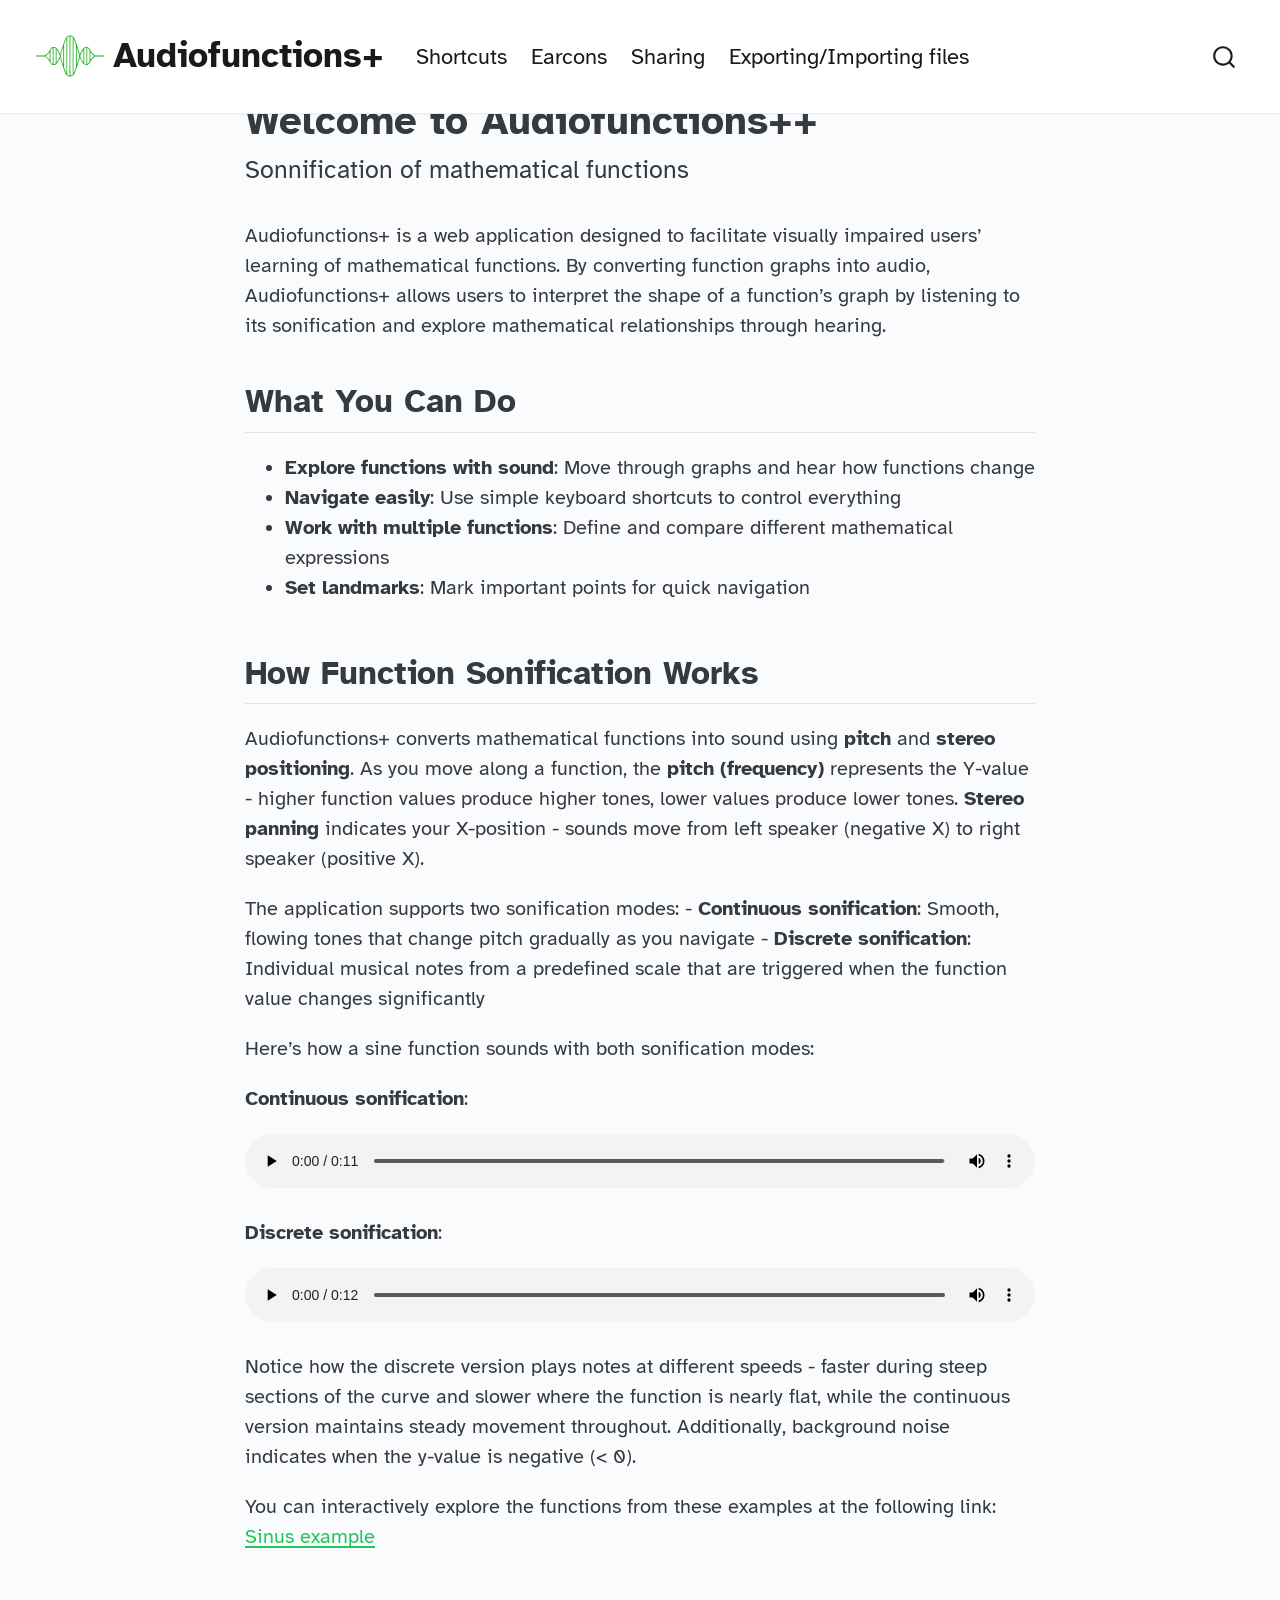
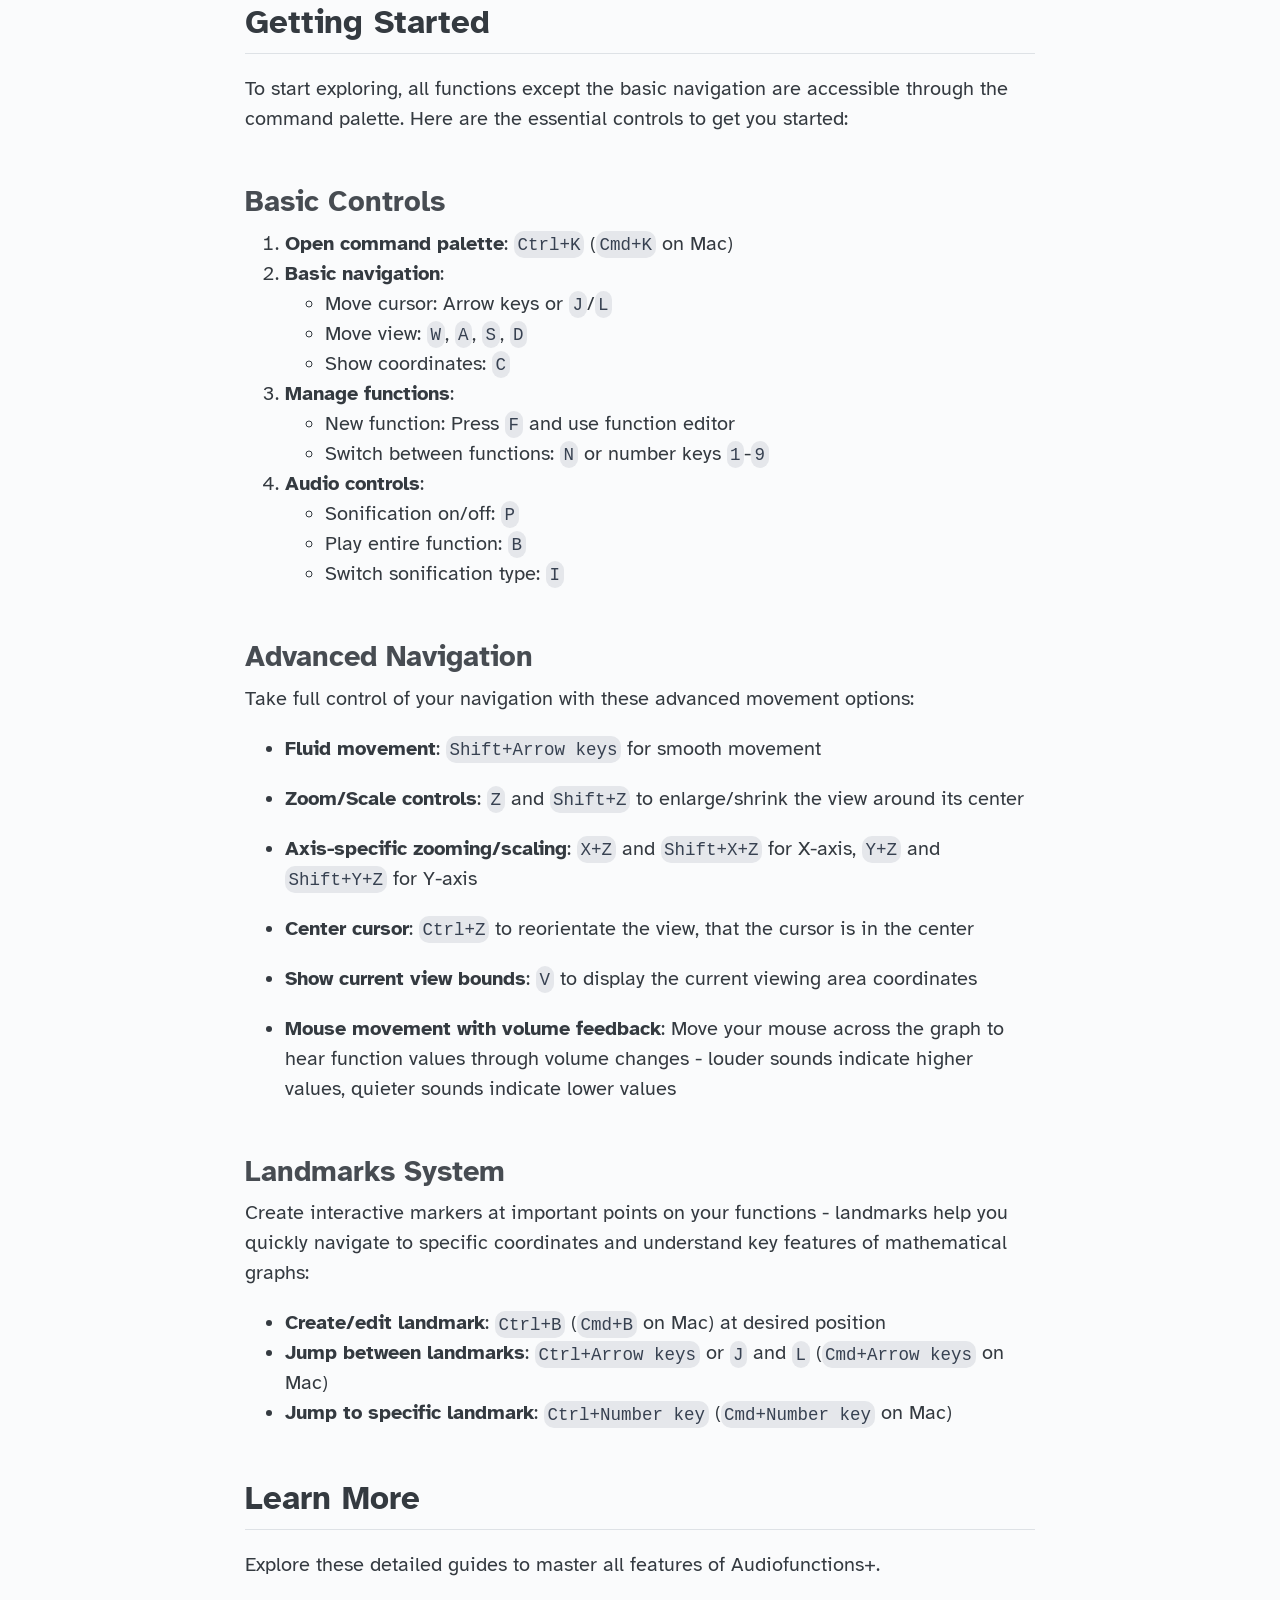
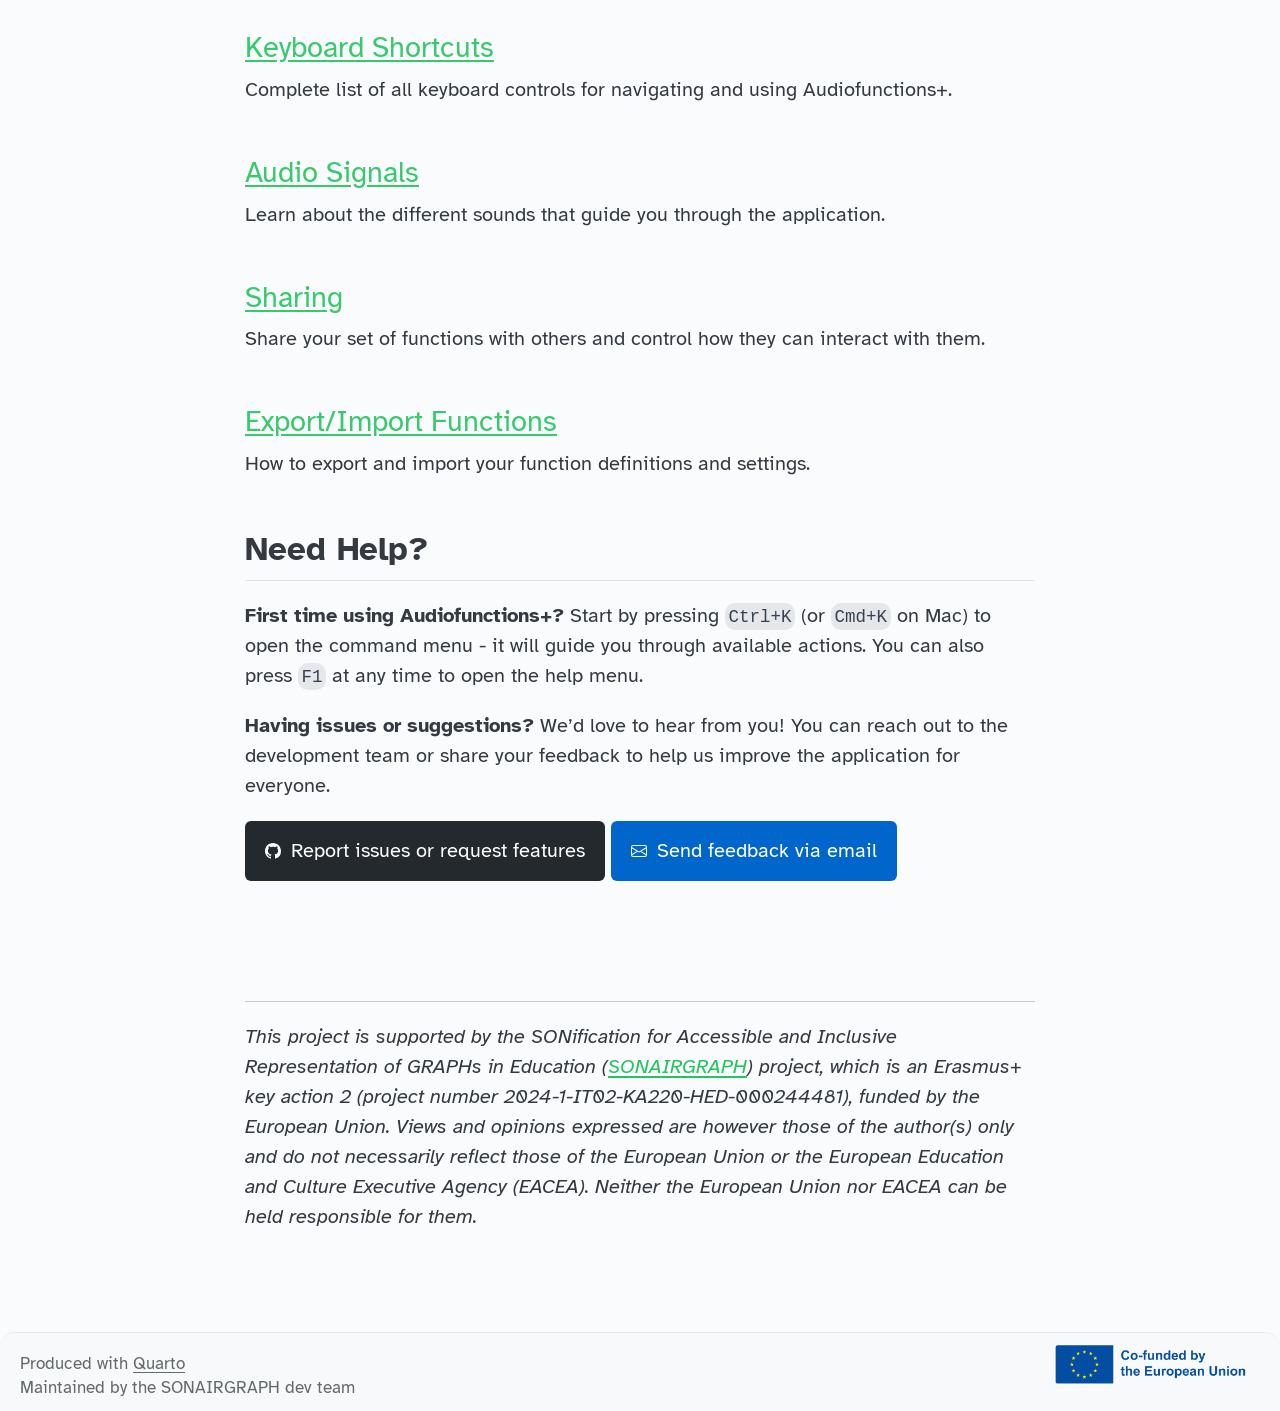
==== index.html @ 263fd83f "Built site for gh-pages" ====
<!DOCTYPE html>
<html xmlns="http://www.w3.org/1999/xhtml" lang="en" xml:lang="en"><head>

<meta charset="utf-8">
<meta name="generator" content="quarto-1.9.37">

<meta name="viewport" content="width=device-width, initial-scale=1.0, user-scalable=yes">


<title>Welcome to Audiofunctions++ – Audiofunctions+</title>
<style>
/* Default styles provided by pandoc.
** See https://pandoc.org/MANUAL.html#variables-for-html for config info.
*/
code{white-space: pre-wrap;}
span.smallcaps{font-variant: small-caps;}
div.columns{display: flex; gap: min(4vw, 1.5em);}
div.column{flex: auto; overflow-x: auto;}
div.hanging-indent{margin-left: 1.5em; text-indent: -1.5em;}
ul.task-list{list-style: none;}
ul.task-list li input[type="checkbox"] {
  width: 0.8em;
  margin: 0 0.8em 0.2em -1em; /* quarto-specific, see https://github.com/quarto-dev/quarto-cli/issues/4556 */ 
  vertical-align: middle;
}
</style>


<script src="site_libs/quarto-nav/quarto-nav.js"></script>
<script src="site_libs/quarto-nav/headroom.min.js"></script>
<script src="site_libs/clipboard/clipboard.min.js"></script>
<script src="site_libs/quarto-search/autocomplete.umd.js"></script>
<script src="site_libs/quarto-search/fuse.min.js"></script>
<script src="site_libs/quarto-search/quarto-search.js"></script>
<meta name="quarto:offset" content="./">
<link href="./logo.svg" rel="icon" type="image/svg+xml">
<script src="site_libs/quarto-html/quarto.js" type="module"></script>
<script src="site_libs/quarto-html/tabsets/tabsets.js" type="module"></script>
<script src="site_libs/quarto-html/popper.min.js"></script>
<script src="site_libs/quarto-html/tippy.umd.min.js"></script>
<script src="site_libs/quarto-html/anchor.min.js"></script>
<link href="site_libs/quarto-html/tippy.css" rel="stylesheet">
<link href="site_libs/quarto-html/quarto-syntax-highlighting-7f8f88aac4f3542376d5c11b86a4c14d.css" rel="stylesheet" class="quarto-color-scheme" id="quarto-text-highlighting-styles">
<link href="site_libs/quarto-html/quarto-syntax-highlighting-dark-d0ae9245876894da5ac7e18953ecc5cc.css" rel="stylesheet" class="quarto-color-scheme quarto-color-alternate" id="quarto-text-highlighting-styles">
<link href="site_libs/quarto-html/quarto-syntax-highlighting-7f8f88aac4f3542376d5c11b86a4c14d.css" rel="stylesheet" class="quarto-color-scheme-extra" id="quarto-text-highlighting-styles">
<script src="site_libs/bootstrap/bootstrap.min.js"></script>
<link href="site_libs/bootstrap/bootstrap-icons.css" rel="stylesheet">
<link href="site_libs/bootstrap/bootstrap-5dca4e5709fb239c7e1ab8f7c5940dc8.min.css" rel="stylesheet" append-hash="true" class="quarto-color-scheme" id="quarto-bootstrap" data-mode="light">
<link href="site_libs/bootstrap/bootstrap-dark-5dca4e5709fb239c7e1ab8f7c5940dc8.min.css" rel="stylesheet" append-hash="true" class="quarto-color-scheme quarto-color-alternate" id="quarto-bootstrap" data-mode="light">
<link href="site_libs/bootstrap/bootstrap-5dca4e5709fb239c7e1ab8f7c5940dc8.min.css" rel="stylesheet" append-hash="true" class="quarto-color-scheme-extra" id="quarto-bootstrap" data-mode="light">
<script id="quarto-search-options" type="application/json">{
  "location": "navbar",
  "copy-button": false,
  "collapse-after": 3,
  "panel-placement": "end",
  "type": "overlay",
  "limit": 50,
  "keyboard-shortcut": [
    "f",
    "/",
    "s"
  ],
  "show-item-context": false,
  "language": {
    "search-no-results-text": "No results",
    "search-matching-documents-text": "matching documents",
    "search-copy-link-title": "Copy link to search",
    "search-hide-matches-text": "Hide additional matches",
    "search-more-match-text": "more match in this document",
    "search-more-matches-text": "more matches in this document",
    "search-clear-button-title": "Clear",
    "search-text-placeholder": "",
    "search-detached-cancel-button-title": "Cancel",
    "search-submit-button-title": "Submit",
    "search-label": "Search"
  }
}</script>


</head>

<body class="nav-fixed fullcontent quarto-light">

<div id="quarto-search-results"></div>
  <header id="quarto-header" class="headroom fixed-top">
    <nav class="navbar navbar-expand-lg " data-bs-theme="dark">
      <div class="navbar-container container-fluid">
      <div class="navbar-brand-container mx-auto">
    <a href="./index.html" class="navbar-brand navbar-brand-logo">
    <img src="./logo.svg" alt="" class="navbar-logo light-content">
    <img src="./logo.svg" alt="" class="navbar-logo dark-content">
    </a>
    <a class="navbar-brand" href="./index.html">
    <span class="navbar-title">Audiofunctions+</span>
    </a>
  </div>
            <div id="quarto-search" class="" title="Search"></div>
          <button class="navbar-toggler" type="button" data-bs-toggle="collapse" data-bs-target="#navbarCollapse" aria-controls="navbarCollapse" role="menu" aria-expanded="false" aria-label="Toggle navigation" onclick="if (window.quartoToggleHeadroom) { window.quartoToggleHeadroom(); }">
  <span class="navbar-toggler-icon"></span>
</button>
          <div class="collapse navbar-collapse" id="navbarCollapse">
            <ul class="navbar-nav navbar-nav-scroll me-auto">
  <li class="nav-item">
    <a class="nav-link" href="./shortcuts.html"> 
<span class="menu-text">Shortcuts</span></a>
  </li>  
  <li class="nav-item">
    <a class="nav-link" href="./earcons.html"> 
<span class="menu-text">Earcons</span></a>
  </li>  
  <li class="nav-item">
    <a class="nav-link" href="./sharing.html"> 
<span class="menu-text">Sharing</span></a>
  </li>  
  <li class="nav-item">
    <a class="nav-link" href="./json.html"> 
<span class="menu-text">Exporting/Importing files</span></a>
  </li>  
</ul>
          </div> <!-- /navcollapse -->
            <div class="quarto-navbar-tools">
</div>
      </div> <!-- /container-fluid -->
    </nav>
</header>
<!-- content -->
<div id="quarto-content" class="quarto-container page-columns page-rows-contents page-layout-article page-navbar">
<!-- sidebar -->
<!-- margin-sidebar -->
    
<!-- main -->
<main class="content" id="quarto-document-content">

<header id="title-block-header" class="quarto-title-block default">
<div class="quarto-title">
<h1 class="title">Welcome to Audiofunctions++</h1>
<p class="subtitle lead">Sonnification of mathematical functions</p>
</div>



<div class="quarto-title-meta">

    
  
    
  </div>
  


</header>


<p>Audiofunctions+ is a web application designed to facilitate visually impaired users’ learning of mathematical functions. By converting function graphs into audio, Audiofunctions+ allows users to interpret the shape of a function’s graph by listening to its sonification and explore mathematical relationships through hearing.</p>
<section id="what-you-can-do" class="level2">
<h2 class="anchored" data-anchor-id="what-you-can-do">What You Can Do</h2>
<ul>
<li><strong>Explore functions with sound</strong>: Move through graphs and hear how functions change</li>
<li><strong>Navigate easily</strong>: Use simple keyboard shortcuts to control everything</li>
<li><strong>Work with multiple functions</strong>: Define and compare different mathematical expressions</li>
<li><strong>Set landmarks</strong>: Mark important points for quick navigation</li>
</ul>
</section>
<section id="how-function-sonification-works" class="level2">
<h2 class="anchored" data-anchor-id="how-function-sonification-works">How Function Sonification Works</h2>
<p>Audiofunctions+ converts mathematical functions into sound using <strong>pitch</strong> and <strong>stereo positioning</strong>. As you move along a function, the <strong>pitch (frequency)</strong> represents the Y-value - higher function values produce higher tones, lower values produce lower tones. <strong>Stereo panning</strong> indicates your X-position - sounds move from left speaker (negative X) to right speaker (positive X).</p>
<p>The application supports two sonification modes: - <strong>Continuous sonification</strong>: Smooth, flowing tones that change pitch gradually as you navigate - <strong>Discrete sonification</strong>: Individual musical notes from a predefined scale that are triggered when the function value changes significantly</p>
<p>Here’s how a sine function sounds with both sonification modes:</p>
<p><strong>Continuous sonification</strong>:</p>
<audio controls="" style="display: block; margin: auto;">
<source src="earcons/af_continuous.mp3" type="audio/mp3">
</audio>
<p><strong>Discrete sonification</strong>:</p>
<audio controls="" style="display: block; margin: auto;">
<source src="earcons/af_discrete.mp3" type="audio/mp3">
</audio>
<p>Notice how the discrete version plays notes at different speeds - faster during steep sections of the curve and slower where the function is nearly flat, while the continuous version maintains steady movement throughout. Additionally, background noise indicates when the y-value is negative (&lt; 0).</p>
<p>You can interactively explore the functions from these examples at the following link: <a href="https://audiofunctions-plus.netlify.app/#import=[base64]">Sinus example</a></p>
</section>
<section id="getting-started" class="level2">
<h2 class="anchored" data-anchor-id="getting-started">Getting Started</h2>
<p>To start exploring, all functions except the basic navigation are accessible through the command palette. Here are the essential controls to get you started:</p>
<section id="basic-controls" class="level3">
<h3 class="anchored" data-anchor-id="basic-controls">Basic Controls</h3>
<ol type="1">
<li><strong>Open command palette</strong>: <code>Ctrl+K</code> (<code>Cmd+K</code> on Mac)</li>
<li><strong>Basic navigation</strong>:
<ul>
<li>Move cursor: Arrow keys or <code>J</code>/<code>L</code></li>
<li>Move view: <code>W</code>, <code>A</code>, <code>S</code>, <code>D</code></li>
<li>Show coordinates: <code>C</code></li>
</ul></li>
<li><strong>Manage functions</strong>:
<ul>
<li>New function: Press <code>F</code> and use function editor</li>
<li>Switch between functions: <code>N</code> or number keys <code>1</code>-<code>9</code></li>
</ul></li>
<li><strong>Audio controls</strong>:
<ul>
<li>Sonification on/off: <code>P</code></li>
<li>Play entire function: <code>B</code></li>
<li>Switch sonification type: <code>I</code></li>
</ul></li>
</ol>
</section>
<section id="advanced-navigation" class="level3">
<h3 class="anchored" data-anchor-id="advanced-navigation">Advanced Navigation</h3>
<p>Take full control of your navigation with these advanced movement options:</p>
<ul>
<li><p><strong>Fluid movement</strong>: <code>Shift+Arrow keys</code> for smooth movement</p></li>
<li><p><strong>Zoom/Scale controls</strong>: <code>Z</code> and <code>Shift+Z</code> to enlarge/shrink the view around its center</p></li>
<li><p><strong>Axis-specific zooming/scaling</strong>: <code>X+Z</code> and <code>Shift+X+Z</code> for X-axis, <code>Y+Z</code> and <code>Shift+Y+Z</code> for Y-axis</p></li>
<li><p><strong>Center cursor</strong>: <code>Ctrl+Z</code> to reorientate the view, that the cursor is in the center</p></li>
<li><p><strong>Show current view bounds</strong>: <code>V</code> to display the current viewing area coordinates</p></li>
<li><p><strong>Mouse movement with volume feedback</strong>: Move your mouse across the graph to hear function values through volume changes - louder sounds indicate higher values, quieter sounds indicate lower values</p></li>
</ul>
</section>
<section id="landmarks-system" class="level3">
<h3 class="anchored" data-anchor-id="landmarks-system">Landmarks System</h3>
<p>Create interactive markers at important points on your functions - landmarks help you quickly navigate to specific coordinates and understand key features of mathematical graphs:</p>
<ul>
<li><strong>Create/edit landmark</strong>: <code>Ctrl+B</code> (<code>Cmd+B</code> on Mac) at desired position</li>
<li><strong>Jump between landmarks</strong>: <code>Ctrl+Arrow keys</code> or <code>J</code> and <code>L</code> (<code>Cmd+Arrow keys</code> on Mac)</li>
<li><strong>Jump to specific landmark</strong>: <code>Ctrl+Number key</code> (<code>Cmd+Number key</code> on Mac)</li>
</ul>
</section>
</section>
<section id="learn-more" class="level2">
<h2 class="anchored" data-anchor-id="learn-more">Learn More</h2>
<p>Explore these detailed guides to master all features of Audiofunctions+.</p>
<section id="keyboard-shortcuts" class="level3">
<h3 class="anchored" data-anchor-id="keyboard-shortcuts"><a href="./shortcuts.html">Keyboard Shortcuts</a></h3>
<p>Complete list of all keyboard controls for navigating and using Audiofunctions+.</p>
</section>
<section id="audio-signals" class="level3">
<h3 class="anchored" data-anchor-id="audio-signals"><a href="./earcons.html">Audio Signals</a></h3>
<p>Learn about the different sounds that guide you through the application.</p>
</section>
<section id="sharing" class="level3">
<h3 class="anchored" data-anchor-id="sharing"><a href="./sharing.html">Sharing</a></h3>
<p>Share your set of functions with others and control how they can interact with them.</p>
</section>
<section id="exportimport-functions" class="level3">
<h3 class="anchored" data-anchor-id="exportimport-functions"><a href="./json.html">Export/Import Functions</a></h3>
<p>How to export and import your function definitions and settings.</p>
</section>
</section>
<section id="need-help" class="level2">
<h2 class="anchored" data-anchor-id="need-help">Need Help?</h2>
<p><strong>First time using Audiofunctions+?</strong> Start by pressing <code>Ctrl+K</code> (or <code>Cmd+K</code> on Mac) to open the command menu - it will guide you through available actions. You can also press <code>F1</code> at any time to open the help menu.</p>
<p><strong>Having issues or suggestions?</strong> We’d love to hear from you! You can reach out to the development team or share your feedback to help us improve the application for everyone.</p>
<div style="display: flex; gap: 1rem; margin: 1rem 0;">
<p><a href="https://github.com/SONAIRGRAPH/audiofunctions-plus/issues" style="display: inline-flex; align-items: center; gap: 0.5rem; padding: 0.75rem 1rem; background-color: #24292e; color: white; text-decoration: none; border-radius: 6px; font-weight: 500;"> <svg width="16" height="16" viewbox="0 0 16 16" fill="currentColor"> <path d="M8 0C3.58 0 0 3.58 0 8c0 3.54 2.29 6.53 5.47 7.59.4.07.55-.17.55-.38 0-.19-.01-.82-.01-1.49-2.01.37-2.53-.49-2.69-.94-.09-.23-.48-.94-.82-1.13-.28-.15-.68-.52-.01-.53.63-.01 1.08.58 1.23.82.72 1.21 1.87.87 2.33.66.07-.52.28-.87.51-1.07-1.78-.2-3.64-.89-3.64-3.95 0-.87.31-1.59.82-2.15-.08-.2-.36-1.02.08-2.12 0 0 .67-.21 2.2.82.64-.18 1.32-.27 2-.27.68 0 1.36.09 2 .27 1.53-1.04 2.2-.82 2.2-.82.44 1.1.16 1.92.08 2.12.51.56.82 1.27.82 2.15 0 3.07-1.87 3.75-3.65 3.95.29.25.54.73.54 1.48 0 1.07-.01 1.93-.01 2.2 0 .21.15.46.55.38A8.013 8.013 0 0016 8c0-4.42-3.58-8-8-8z"></path> </svg> Report issues or request features </a> <a href="mailto:feedbackaudiofunctionsplus@unito.it" style="display: inline-flex; align-items: center; gap: 0.5rem; padding: 0.75rem 1rem; background-color: #0066cc; color: white; text-decoration: none; border-radius: 6px; font-weight: 500;"> <svg width="16" height="16" viewbox="0 0 16 16" fill="currentColor"> <path d="M0 4a2 2 0 0 1 2-2h12a2 2 0 0 1 2 2v8a2 2 0 0 1-2 2H2a2 2 0 0 1-2-2V4Zm2-1a1 1 0 0 0-1 1v.217l7 4.2 7-4.2V4a1 1 0 0 0-1-1H2Zm13 2.383-4.708 2.825L15 11.105V5.383Zm-.034 6.876-5.64-3.471L8 9.583l-1.326-.795-5.64 3.47A1 1 0 0 0 2 13h12a1 1 0 0 0 .966-.741ZM1 11.105l4.708-2.897L1 5.383v5.722Z"></path> </svg> Send feedback via email </a></p>
</div>
<p><br> <br></p>
<hr>
<p><em>This project is supported by the SONification for Accessible and Inclusive Representation of GRAPHs in Education (<a href="https://sonairgraph.unito.it/">SONAIRGRAPH</a>) project, which is an Erasmus+ key action 2 (project number 2024-1-IT02-KA220-HED-000244481), funded by the European Union. Views and opinions expressed are however those of the author(s) only and do not necessarily reflect those of the European Union or the European Education and Culture Executive Agency (EACEA). Neither the European Union nor EACEA can be held responsible for them.</em></p>
<!--
::: {.column-margin}

![](eu-funding.png)

:::
-->


</section>

</main> <!-- /main -->
<script id="quarto-html-after-body" type="application/javascript">
  window.document.addEventListener("DOMContentLoaded", function (event) {
    const icon = "";
    const anchorJS = new window.AnchorJS();
    anchorJS.options = {
      placement: 'right',
      icon: icon
    };
    anchorJS.add('.anchored');
    const isCodeAnnotation = (el) => {
      for (const clz of el.classList) {
        if (clz.startsWith('code-annotation-')) {                     
          return true;
        }
      }
      return false;
    }
    const onCopySuccess = function(e) {
      // button target
      const button = e.trigger;
      // don't keep focus
      button.blur();
      // flash "checked"
      button.classList.add('code-copy-button-checked');
      var currentTitle = button.getAttribute("title");
      button.setAttribute("title", "Copied!");
      let tooltip;
      if (window.bootstrap) {
        button.setAttribute("data-bs-toggle", "tooltip");
        button.setAttribute("data-bs-placement", "left");
        button.setAttribute("data-bs-title", "Copied!");
        tooltip = new bootstrap.Tooltip(button, 
          { trigger: "manual", 
            customClass: "code-copy-button-tooltip",
            offset: [0, -8]});
        tooltip.show();    
      }
      setTimeout(function() {
        if (tooltip) {
          tooltip.hide();
          button.removeAttribute("data-bs-title");
          button.removeAttribute("data-bs-toggle");
          button.removeAttribute("data-bs-placement");
        }
        button.setAttribute("title", currentTitle);
        button.classList.remove('code-copy-button-checked');
      }, 1000);
      // clear code selection
      e.clearSelection();
    }
    const getTextToCopy = function(trigger) {
      const outerScaffold = trigger.parentElement.cloneNode(true);
      const codeEl = outerScaffold.querySelector('code');
      for (const childEl of codeEl.children) {
        if (isCodeAnnotation(childEl)) {
          childEl.remove();
        }
      }
      return codeEl.innerText;
    }
    const clipboard = new window.ClipboardJS('.code-copy-button:not([data-in-quarto-modal])', {
      text: getTextToCopy
    });
    clipboard.on('success', onCopySuccess);
    if (window.document.getElementById('quarto-embedded-source-code-modal')) {
      const clipboardModal = new window.ClipboardJS('.code-copy-button[data-in-quarto-modal]', {
        text: getTextToCopy,
        container: window.document.getElementById('quarto-embedded-source-code-modal')
      });
      clipboardModal.on('success', onCopySuccess);
    }
      var localhostRegex = new RegExp(/^(?:http|https):\/\/localhost\:?[0-9]*\//);
      var mailtoRegex = new RegExp(/^mailto:/);
        var filterRegex = new RegExp('/' + window.location.host + '/');
      var isInternal = (href) => {
          return filterRegex.test(href) || localhostRegex.test(href) || mailtoRegex.test(href);
      }
      // Inspect non-navigation links and adorn them if external
     var links = window.document.querySelectorAll('a[href]:not(.nav-link):not(.navbar-brand):not(.toc-action):not(.sidebar-link):not(.sidebar-item-toggle):not(.pagination-link):not(.no-external):not([aria-hidden]):not(.dropdown-item):not(.quarto-navigation-tool):not(.about-link)');
      for (var i=0; i<links.length; i++) {
        const link = links[i];
        if (!isInternal(link.href)) {
          // undo the damage that might have been done by quarto-nav.js in the case of
          // links that we want to consider external
          if (link.dataset.originalHref !== undefined) {
            link.href = link.dataset.originalHref;
          }
        }
      }
    function tippyHover(el, contentFn, onTriggerFn, onUntriggerFn) {
      const config = {
        allowHTML: true,
        maxWidth: 500,
        delay: 100,
        arrow: false,
        appendTo: function(el) {
            return el.parentElement;
        },
        interactive: true,
        interactiveBorder: 10,
        theme: 'quarto',
        placement: 'bottom-start',
      };
      if (contentFn) {
        config.content = contentFn;
      }
      if (onTriggerFn) {
        config.onTrigger = onTriggerFn;
      }
      if (onUntriggerFn) {
        config.onUntrigger = onUntriggerFn;
      }
      window.tippy(el, config); 
    }
    const noterefs = window.document.querySelectorAll('a[role="doc-noteref"]');
    for (var i=0; i<noterefs.length; i++) {
      const ref = noterefs[i];
      tippyHover(ref, function() {
        // use id or data attribute instead here
        let href = ref.getAttribute('data-footnote-href') || ref.getAttribute('href');
        try { href = new URL(href).hash; } catch {}
        const id = href.replace(/^#\/?/, "");
        const note = window.document.getElementById(id);
        if (note) {
          return note.innerHTML;
        } else {
          return "";
        }
      });
    }
    const xrefs = window.document.querySelectorAll('a.quarto-xref');
    const processXRef = (id, note) => {
      // Strip column container classes
      const stripColumnClz = (el) => {
        el.classList.remove("page-full", "page-columns");
        if (el.children) {
          for (const child of el.children) {
            stripColumnClz(child);
          }
        }
      }
      stripColumnClz(note)
      if (id === null || id.startsWith('sec-')) {
        // Special case sections, only their first couple elements
        const container = document.createElement("div");
        if (note.children && note.children.length > 2) {
          container.appendChild(note.children[0].cloneNode(true));
          for (let i = 1; i < note.children.length; i++) {
            const child = note.children[i];
            if (child.tagName === "P" && child.innerText === "") {
              continue;
            } else {
              container.appendChild(child.cloneNode(true));
              break;
            }
          }
          if (window.Quarto?.typesetMath) {
            window.Quarto.typesetMath(container);
          }
          return container.innerHTML
        } else {
          if (window.Quarto?.typesetMath) {
            window.Quarto.typesetMath(note);
          }
          return note.innerHTML;
        }
      } else {
        // Remove any anchor links if they are present
        const anchorLink = note.querySelector('a.anchorjs-link');
        if (anchorLink) {
          anchorLink.remove();
        }
        if (window.Quarto?.typesetMath) {
          window.Quarto.typesetMath(note);
        }
        if (note.classList.contains("callout")) {
          return note.outerHTML;
        } else {
          return note.innerHTML;
        }
      }
    }
    for (var i=0; i<xrefs.length; i++) {
      const xref = xrefs[i];
      tippyHover(xref, undefined, function(instance) {
        instance.disable();
        let url = xref.getAttribute('href');
        let hash = undefined; 
        if (url.startsWith('#')) {
          hash = url;
        } else {
          try { hash = new URL(url).hash; } catch {}
        }
        if (hash) {
          const id = hash.replace(/^#\/?/, "");
          const note = window.document.getElementById(id);
          if (note !== null) {
            try {
              const html = processXRef(id, note.cloneNode(true));
              instance.setContent(html);
            } finally {
              instance.enable();
              instance.show();
            }
          } else {
            // See if we can fetch this
            fetch(url.split('#')[0])
            .then(res => res.text())
            .then(html => {
              const parser = new DOMParser();
              const htmlDoc = parser.parseFromString(html, "text/html");
              const note = htmlDoc.getElementById(id);
              if (note !== null) {
                const html = processXRef(id, note);
                instance.setContent(html);
              } 
            }).finally(() => {
              instance.enable();
              instance.show();
            });
          }
        } else {
          // See if we can fetch a full url (with no hash to target)
          // This is a special case and we should probably do some content thinning / targeting
          fetch(url)
          .then(res => res.text())
          .then(html => {
            const parser = new DOMParser();
            const htmlDoc = parser.parseFromString(html, "text/html");
            const note = htmlDoc.querySelector('main.content');
            if (note !== null) {
              // This should only happen for chapter cross references
              // (since there is no id in the URL)
              // remove the first header
              if (note.children.length > 0 && note.children[0].tagName === "HEADER") {
                note.children[0].remove();
              }
              const html = processXRef(null, note);
              instance.setContent(html);
            } 
          }).finally(() => {
            instance.enable();
            instance.show();
          });
        }
      }, function(instance) {
      });
    }
        let selectedAnnoteEl;
        const selectorForAnnotation = ( cell, annotation) => {
          let cellAttr = 'data-code-cell="' + cell + '"';
          let lineAttr = 'data-code-annotation="' +  annotation + '"';
          const selector = 'span[' + cellAttr + '][' + lineAttr + ']';
          return selector;
        }
        const selectCodeLines = (annoteEl) => {
          const doc = window.document;
          const targetCell = annoteEl.getAttribute("data-target-cell");
          const targetAnnotation = annoteEl.getAttribute("data-target-annotation");
          const annoteSpan = window.document.querySelector(selectorForAnnotation(targetCell, targetAnnotation));
          const lines = annoteSpan.getAttribute("data-code-lines").split(",");
          const lineIds = lines.map((line) => {
            return targetCell + "-" + line;
          })
          let top = null;
          let height = null;
          let parent = null;
          if (lineIds.length > 0) {
              //compute the position of the single el (top and bottom and make a div)
              const el = window.document.getElementById(lineIds[0]);
              top = el.offsetTop;
              height = el.offsetHeight;
              parent = el.parentElement.parentElement;
            if (lineIds.length > 1) {
              const lastEl = window.document.getElementById(lineIds[lineIds.length - 1]);
              const bottom = lastEl.offsetTop + lastEl.offsetHeight;
              height = bottom - top;
            }
            if (top !== null && height !== null && parent !== null) {
              // cook up a div (if necessary) and position it 
              let div = window.document.getElementById("code-annotation-line-highlight");
              if (div === null) {
                div = window.document.createElement("div");
                div.setAttribute("id", "code-annotation-line-highlight");
                div.style.position = 'absolute';
                parent.appendChild(div);
              }
              div.style.top = top - 2 + "px";
              div.style.height = height + 4 + "px";
              div.style.left = 0;
              let gutterDiv = window.document.getElementById("code-annotation-line-highlight-gutter");
              if (gutterDiv === null) {
                gutterDiv = window.document.createElement("div");
                gutterDiv.setAttribute("id", "code-annotation-line-highlight-gutter");
                gutterDiv.style.position = 'absolute';
                const codeCell = window.document.getElementById(targetCell);
                const gutter = codeCell.querySelector('.code-annotation-gutter');
                gutter.appendChild(gutterDiv);
              }
              gutterDiv.style.top = top - 2 + "px";
              gutterDiv.style.height = height + 4 + "px";
            }
            selectedAnnoteEl = annoteEl;
          }
        };
        const unselectCodeLines = () => {
          const elementsIds = ["code-annotation-line-highlight", "code-annotation-line-highlight-gutter"];
          elementsIds.forEach((elId) => {
            const div = window.document.getElementById(elId);
            if (div) {
              div.remove();
            }
          });
          selectedAnnoteEl = undefined;
        };
          // Handle positioning of the toggle
      window.addEventListener(
        "resize",
        throttle(() => {
          elRect = undefined;
          if (selectedAnnoteEl) {
            selectCodeLines(selectedAnnoteEl);
          }
        }, 10)
      );
      function throttle(fn, ms) {
      let throttle = false;
      let timer;
        return (...args) => {
          if(!throttle) { // first call gets through
              fn.apply(this, args);
              throttle = true;
          } else { // all the others get throttled
              if(timer) clearTimeout(timer); // cancel #2
              timer = setTimeout(() => {
                fn.apply(this, args);
                timer = throttle = false;
              }, ms);
          }
        };
      }
        // Attach click handler to the DT
        const annoteDls = window.document.querySelectorAll('dt[data-target-cell]');
        for (const annoteDlNode of annoteDls) {
          annoteDlNode.addEventListener('click', (event) => {
            const clickedEl = event.target;
            if (clickedEl !== selectedAnnoteEl) {
              unselectCodeLines();
              const activeEl = window.document.querySelector('dt[data-target-cell].code-annotation-active');
              if (activeEl) {
                activeEl.classList.remove('code-annotation-active');
              }
              selectCodeLines(clickedEl);
              clickedEl.classList.add('code-annotation-active');
            } else {
              // Unselect the line
              unselectCodeLines();
              clickedEl.classList.remove('code-annotation-active');
            }
          });
        }
    const findCites = (el) => {
      const parentEl = el.parentElement;
      if (parentEl) {
        const cites = parentEl.dataset.cites;
        if (cites) {
          return {
            el,
            cites: cites.split(' ')
          };
        } else {
          return findCites(el.parentElement)
        }
      } else {
        return undefined;
      }
    };
    var bibliorefs = window.document.querySelectorAll('a[role="doc-biblioref"]');
    for (var i=0; i<bibliorefs.length; i++) {
      const ref = bibliorefs[i];
      const citeInfo = findCites(ref);
      if (citeInfo) {
        tippyHover(citeInfo.el, function() {
          var popup = window.document.createElement('div');
          citeInfo.cites.forEach(function(cite) {
            var citeDiv = window.document.createElement('div');
            citeDiv.classList.add('hanging-indent');
            citeDiv.classList.add('csl-entry');
            var biblioDiv = window.document.getElementById('ref-' + cite);
            if (biblioDiv) {
              citeDiv.innerHTML = biblioDiv.innerHTML;
            }
            popup.appendChild(citeDiv);
          });
          return popup.innerHTML;
        });
      }
    }
  });
  </script>
</div> <!-- /content -->
<footer class="footer">
  <div class="nav-footer">
    <div class="nav-footer-left">
<p>Produced with <a href="https://quarto.org/">Quarto</a><br> Maintained by the SONAIRGRAPH dev team</p>
</div>   
    <div class="nav-footer-center">
      &nbsp;
    </div>
    <div class="nav-footer-right">
<p><img src="eu-funding.png" class="img-fluid" style="width:50.0%"></p>
</div>
  </div>
</footer>




</body></html>
---- site_libs/quarto-html/tippy.css ----
.tippy-box[data-animation=fade][data-state=hidden]{opacity:0}[data-tippy-root]{max-width:calc(100vw - 10px)}.tippy-box{position:relative;background-color:#333;color:#fff;border-radius:4px;font-size:14px;line-height:1.4;white-space:normal;outline:0;transition-property:transform,visibility,opacity}.tippy-box[data-placement^=top]>.tippy-arrow{bottom:0}.tippy-box[data-placement^=top]>.tippy-arrow:before{bottom:-7px;left:0;border-width:8px 8px 0;border-top-color:initial;transform-origin:center top}.tippy-box[data-placement^=bottom]>.tippy-arrow{top:0}.tippy-box[data-placement^=bottom]>.tippy-arrow:before{top:-7px;left:0;border-width:0 8px 8px;border-bottom-color:initial;transform-origin:center bottom}.tippy-box[data-placement^=left]>.tippy-arrow{right:0}.tippy-box[data-placement^=left]>.tippy-arrow:before{border-width:8px 0 8px 8px;border-left-color:initial;right:-7px;transform-origin:center left}.tippy-box[data-placement^=right]>.tippy-arrow{left:0}.tippy-box[data-placement^=right]>.tippy-arrow:before{left:-7px;border-width:8px 8px 8px 0;border-right-color:initial;transform-origin:center right}.tippy-box[data-inertia][data-state=visible]{transition-timing-function:cubic-bezier(.54,1.5,.38,1.11)}.tippy-arrow{width:16px;height:16px;color:#333}.tippy-arrow:before{content:"";position:absolute;border-color:transparent;border-style:solid}.tippy-content{position:relative;padding:5px 9px;z-index:1}
---- site_libs/quarto-html/quarto-syntax-highlighting-7f8f88aac4f3542376d5c11b86a4c14d.css ----
/* quarto syntax highlight colors */
:root {
  --quarto-hl-ot-color: #003B4F;
  --quarto-hl-at-color: #657422;
  --quarto-hl-ss-color: #20794D;
  --quarto-hl-an-color: #5E5E5E;
  --quarto-hl-fu-color: #4758AB;
  --quarto-hl-st-color: #20794D;
  --quarto-hl-cf-color: #003B4F;
  --quarto-hl-op-color: #5E5E5E;
  --quarto-hl-er-color: #AD0000;
  --quarto-hl-bn-color: #AD0000;
  --quarto-hl-al-color: #AD0000;
  --quarto-hl-va-color: #111111;
  --quarto-hl-bu-color: inherit;
  --quarto-hl-ex-color: inherit;
  --quarto-hl-pp-color: #AD0000;
  --quarto-hl-in-color: #5E5E5E;
  --quarto-hl-vs-color: #20794D;
  --quarto-hl-wa-color: #5E5E5E;
  --quarto-hl-do-color: #5E5E5E;
  --quarto-hl-im-color: #00769E;
  --quarto-hl-ch-color: #20794D;
  --quarto-hl-dt-color: #AD0000;
  --quarto-hl-fl-color: #AD0000;
  --quarto-hl-co-color: #5E5E5E;
  --quarto-hl-cv-color: #5E5E5E;
  --quarto-hl-cn-color: #8f5902;
  --quarto-hl-sc-color: #5E5E5E;
  --quarto-hl-dv-color: #AD0000;
  --quarto-hl-kw-color: #003B4F;
}

/* other quarto variables */
:root {
  --quarto-font-monospace: SFMono-Regular, Menlo, Monaco, Consolas, "Liberation Mono", "Courier New", monospace;
}

/* syntax highlight based on Pandoc's rules */
pre > code.sourceCode > span {
  color: #003B4F;
}

code.sourceCode > span {
  color: #003B4F;
}

div.sourceCode,
div.sourceCode pre.sourceCode {
  color: #003B4F;
}

/* Normal */
code span {
  color: #003B4F;
}

/* Alert */
code span.al {
  color: #AD0000;
  font-style: inherit;
}

/* Annotation */
code span.an {
  color: #5E5E5E;
  font-style: inherit;
}

/* Attribute */
code span.at {
  color: #657422;
  font-style: inherit;
}

/* BaseN */
code span.bn {
  color: #AD0000;
  font-style: inherit;
}

/* BuiltIn */
code span.bu {
  font-style: inherit;
}

/* ControlFlow */
code span.cf {
  color: #003B4F;
  font-weight: bold;
  font-style: inherit;
}

/* Char */
code span.ch {
  color: #20794D;
  font-style: inherit;
}

/* Constant */
code span.cn {
  color: #8f5902;
  font-style: inherit;
}

/* Comment */
code span.co {
  color: #5E5E5E;
  font-style: inherit;
}

/* CommentVar */
code span.cv {
  color: #5E5E5E;
  font-style: italic;
}

/* Documentation */
code span.do {
  color: #5E5E5E;
  font-style: italic;
}

/* DataType */
code span.dt {
  color: #AD0000;
  font-style: inherit;
}

/* DecVal */
code span.dv {
  color: #AD0000;
  font-style: inherit;
}

/* Error */
code span.er {
  color: #AD0000;
  font-style: inherit;
}

/* Extension */
code span.ex {
  font-style: inherit;
}

/* Float */
code span.fl {
  color: #AD0000;
  font-style: inherit;
}

/* Function */
code span.fu {
  color: #4758AB;
  font-style: inherit;
}

/* Import */
code span.im {
  color: #00769E;
  font-style: inherit;
}

/* Information */
code span.in {
  color: #5E5E5E;
  font-style: inherit;
}

/* Keyword */
code span.kw {
  color: #003B4F;
  font-weight: bold;
  font-style: inherit;
}

/* Operator */
code span.op {
  color: #5E5E5E;
  font-style: inherit;
}

/* Other */
code span.ot {
  color: #003B4F;
  font-style: inherit;
}

/* Preprocessor */
code span.pp {
  color: #AD0000;
  font-style: inherit;
}

/* SpecialChar */
code span.sc {
  color: #5E5E5E;
  font-style: inherit;
}

/* SpecialString */
code span.ss {
  color: #20794D;
  font-style: inherit;
}

/* String */
code span.st {
  color: #20794D;
  font-style: inherit;
}

/* Variable */
code span.va {
  color: #111111;
  font-style: inherit;
}

/* VerbatimString */
code span.vs {
  color: #20794D;
  font-style: inherit;
}

/* Warning */
code span.wa {
  color: #5E5E5E;
  font-style: italic;
}

.prevent-inlining {
  content: "</";
}

/*# sourceMappingURL=789ad8cd35626ba772517505b42a116e.css.map */
---- site_libs/quarto-html/quarto-syntax-highlighting-dark-d0ae9245876894da5ac7e18953ecc5cc.css ----
/* quarto syntax highlight colors */
:root {
  --quarto-hl-al-color: #f07178;
  --quarto-hl-an-color: #d4d0ab;
  --quarto-hl-at-color: #00e0e0;
  --quarto-hl-bn-color: #d4d0ab;
  --quarto-hl-bu-color: #abe338;
  --quarto-hl-ch-color: #abe338;
  --quarto-hl-co-color: #f8f8f2;
  --quarto-hl-cv-color: #ffd700;
  --quarto-hl-cn-color: #ffd700;
  --quarto-hl-cf-color: #ffa07a;
  --quarto-hl-dt-color: #ffa07a;
  --quarto-hl-dv-color: #d4d0ab;
  --quarto-hl-do-color: #f8f8f2;
  --quarto-hl-er-color: #f07178;
  --quarto-hl-ex-color: #00e0e0;
  --quarto-hl-fl-color: #d4d0ab;
  --quarto-hl-fu-color: #ffa07a;
  --quarto-hl-im-color: #abe338;
  --quarto-hl-in-color: #d4d0ab;
  --quarto-hl-kw-color: #ffa07a;
  --quarto-hl-op-color: #ffa07a;
  --quarto-hl-ot-color: #00e0e0;
  --quarto-hl-pp-color: #dcc6e0;
  --quarto-hl-re-color: #00e0e0;
  --quarto-hl-sc-color: #abe338;
  --quarto-hl-ss-color: #abe338;
  --quarto-hl-st-color: #abe338;
  --quarto-hl-va-color: #00e0e0;
  --quarto-hl-vs-color: #abe338;
  --quarto-hl-wa-color: #dcc6e0;
}

/* other quarto variables */
:root {
  --quarto-font-monospace: SFMono-Regular, Menlo, Monaco, Consolas, "Liberation Mono", "Courier New", monospace;
}

/* syntax highlight based on Pandoc's rules */
pre > code.sourceCode > span {
  color: #f8f8f2;
}

code.sourceCode > span {
  color: #f8f8f2;
}

div.sourceCode,
div.sourceCode pre.sourceCode {
  color: #f8f8f2;
}

/* Normal */
code span {
  color: #f8f8f2;
}

/* Alert */
code span.al {
  color: #f07178;
}

/* Annotation */
code span.an {
  color: #d4d0ab;
}

/* Attribute */
code span.at {
  color: #00e0e0;
}

/* BaseN */
code span.bn {
  color: #d4d0ab;
}

/* BuiltIn */
code span.bu {
  color: #abe338;
}

/* ControlFlow */
code span.cf {
  font-weight: bold;
  color: #ffa07a;
}

/* Char */
code span.ch {
  color: #abe338;
}

/* Constant */
code span.cn {
  color: #ffd700;
}

/* Comment */
code span.co {
  font-style: italic;
  color: #f8f8f2;
}

/* CommentVar */
code span.cv {
  color: #ffd700;
}

/* Documentation */
code span.do {
  color: #f8f8f2;
}

/* DataType */
code span.dt {
  color: #ffa07a;
}

/* DecVal */
code span.dv {
  color: #d4d0ab;
}

/* Error */
code span.er {
  color: #f07178;
  text-decoration: underline;
}

/* Extension */
code span.ex {
  font-weight: bold;
  color: #00e0e0;
}

/* Float */
code span.fl {
  color: #d4d0ab;
}

/* Function */
code span.fu {
  color: #ffa07a;
}

/* Import */
code span.im {
  color: #abe338;
}

/* Information */
code span.in {
  color: #d4d0ab;
}

/* Keyword */
code span.kw {
  font-weight: bold;
  color: #ffa07a;
}

/* Operator */
code span.op {
  color: #ffa07a;
}

/* Other */
code span.ot {
  color: #00e0e0;
}

/* Preprocessor */
code span.pp {
  color: #dcc6e0;
}

/* RegionMarker */
code span.re {
  background-color: #f8f8f2;
  color: #00e0e0;
}

/* SpecialChar */
code span.sc {
  color: #abe338;
}

/* SpecialString */
code span.ss {
  color: #abe338;
}

/* String */
code span.st {
  color: #abe338;
}

/* Variable */
code span.va {
  color: #00e0e0;
}

/* VerbatimString */
code span.vs {
  color: #abe338;
}

/* Warning */
code span.wa {
  color: #dcc6e0;
}

.prevent-inlining {
  content: "</";
}

/*# sourceMappingURL=e2dac9153eaf3c552d5043f9565d03d7.css.map */
---- site_libs/quarto-html/quarto-syntax-highlighting-7f8f88aac4f3542376d5c11b86a4c14d.css ----
/* quarto syntax highlight colors */
:root {
  --quarto-hl-ot-color: #003B4F;
  --quarto-hl-at-color: #657422;
  --quarto-hl-ss-color: #20794D;
  --quarto-hl-an-color: #5E5E5E;
  --quarto-hl-fu-color: #4758AB;
  --quarto-hl-st-color: #20794D;
  --quarto-hl-cf-color: #003B4F;
  --quarto-hl-op-color: #5E5E5E;
  --quarto-hl-er-color: #AD0000;
  --quarto-hl-bn-color: #AD0000;
  --quarto-hl-al-color: #AD0000;
  --quarto-hl-va-color: #111111;
  --quarto-hl-bu-color: inherit;
  --quarto-hl-ex-color: inherit;
  --quarto-hl-pp-color: #AD0000;
  --quarto-hl-in-color: #5E5E5E;
  --quarto-hl-vs-color: #20794D;
  --quarto-hl-wa-color: #5E5E5E;
  --quarto-hl-do-color: #5E5E5E;
  --quarto-hl-im-color: #00769E;
  --quarto-hl-ch-color: #20794D;
  --quarto-hl-dt-color: #AD0000;
  --quarto-hl-fl-color: #AD0000;
  --quarto-hl-co-color: #5E5E5E;
  --quarto-hl-cv-color: #5E5E5E;
  --quarto-hl-cn-color: #8f5902;
  --quarto-hl-sc-color: #5E5E5E;
  --quarto-hl-dv-color: #AD0000;
  --quarto-hl-kw-color: #003B4F;
}

/* other quarto variables */
:root {
  --quarto-font-monospace: SFMono-Regular, Menlo, Monaco, Consolas, "Liberation Mono", "Courier New", monospace;
}

/* syntax highlight based on Pandoc's rules */
pre > code.sourceCode > span {
  color: #003B4F;
}

code.sourceCode > span {
  color: #003B4F;
}

div.sourceCode,
div.sourceCode pre.sourceCode {
  color: #003B4F;
}

/* Normal */
code span {
  color: #003B4F;
}

/* Alert */
code span.al {
  color: #AD0000;
  font-style: inherit;
}

/* Annotation */
code span.an {
  color: #5E5E5E;
  font-style: inherit;
}

/* Attribute */
code span.at {
  color: #657422;
  font-style: inherit;
}

/* BaseN */
code span.bn {
  color: #AD0000;
  font-style: inherit;
}

/* BuiltIn */
code span.bu {
  font-style: inherit;
}

/* ControlFlow */
code span.cf {
  color: #003B4F;
  font-weight: bold;
  font-style: inherit;
}

/* Char */
code span.ch {
  color: #20794D;
  font-style: inherit;
}

/* Constant */
code span.cn {
  color: #8f5902;
  font-style: inherit;
}

/* Comment */
code span.co {
  color: #5E5E5E;
  font-style: inherit;
}

/* CommentVar */
code span.cv {
  color: #5E5E5E;
  font-style: italic;
}

/* Documentation */
code span.do {
  color: #5E5E5E;
  font-style: italic;
}

/* DataType */
code span.dt {
  color: #AD0000;
  font-style: inherit;
}

/* DecVal */
code span.dv {
  color: #AD0000;
  font-style: inherit;
}

/* Error */
code span.er {
  color: #AD0000;
  font-style: inherit;
}

/* Extension */
code span.ex {
  font-style: inherit;
}

/* Float */
code span.fl {
  color: #AD0000;
  font-style: inherit;
}

/* Function */
code span.fu {
  color: #4758AB;
  font-style: inherit;
}

/* Import */
code span.im {
  color: #00769E;
  font-style: inherit;
}

/* Information */
code span.in {
  color: #5E5E5E;
  font-style: inherit;
}

/* Keyword */
code span.kw {
  color: #003B4F;
  font-weight: bold;
  font-style: inherit;
}

/* Operator */
code span.op {
  color: #5E5E5E;
  font-style: inherit;
}

/* Other */
code span.ot {
  color: #003B4F;
  font-style: inherit;
}

/* Preprocessor */
code span.pp {
  color: #AD0000;
  font-style: inherit;
}

/* SpecialChar */
code span.sc {
  color: #5E5E5E;
  font-style: inherit;
}

/* SpecialString */
code span.ss {
  color: #20794D;
  font-style: inherit;
}

/* String */
code span.st {
  color: #20794D;
  font-style: inherit;
}

/* Variable */
code span.va {
  color: #111111;
  font-style: inherit;
}

/* VerbatimString */
code span.vs {
  color: #20794D;
  font-style: inherit;
}

/* Warning */
code span.wa {
  color: #5E5E5E;
  font-style: italic;
}

.prevent-inlining {
  content: "</";
}

/*# sourceMappingURL=789ad8cd35626ba772517505b42a116e.css.map */
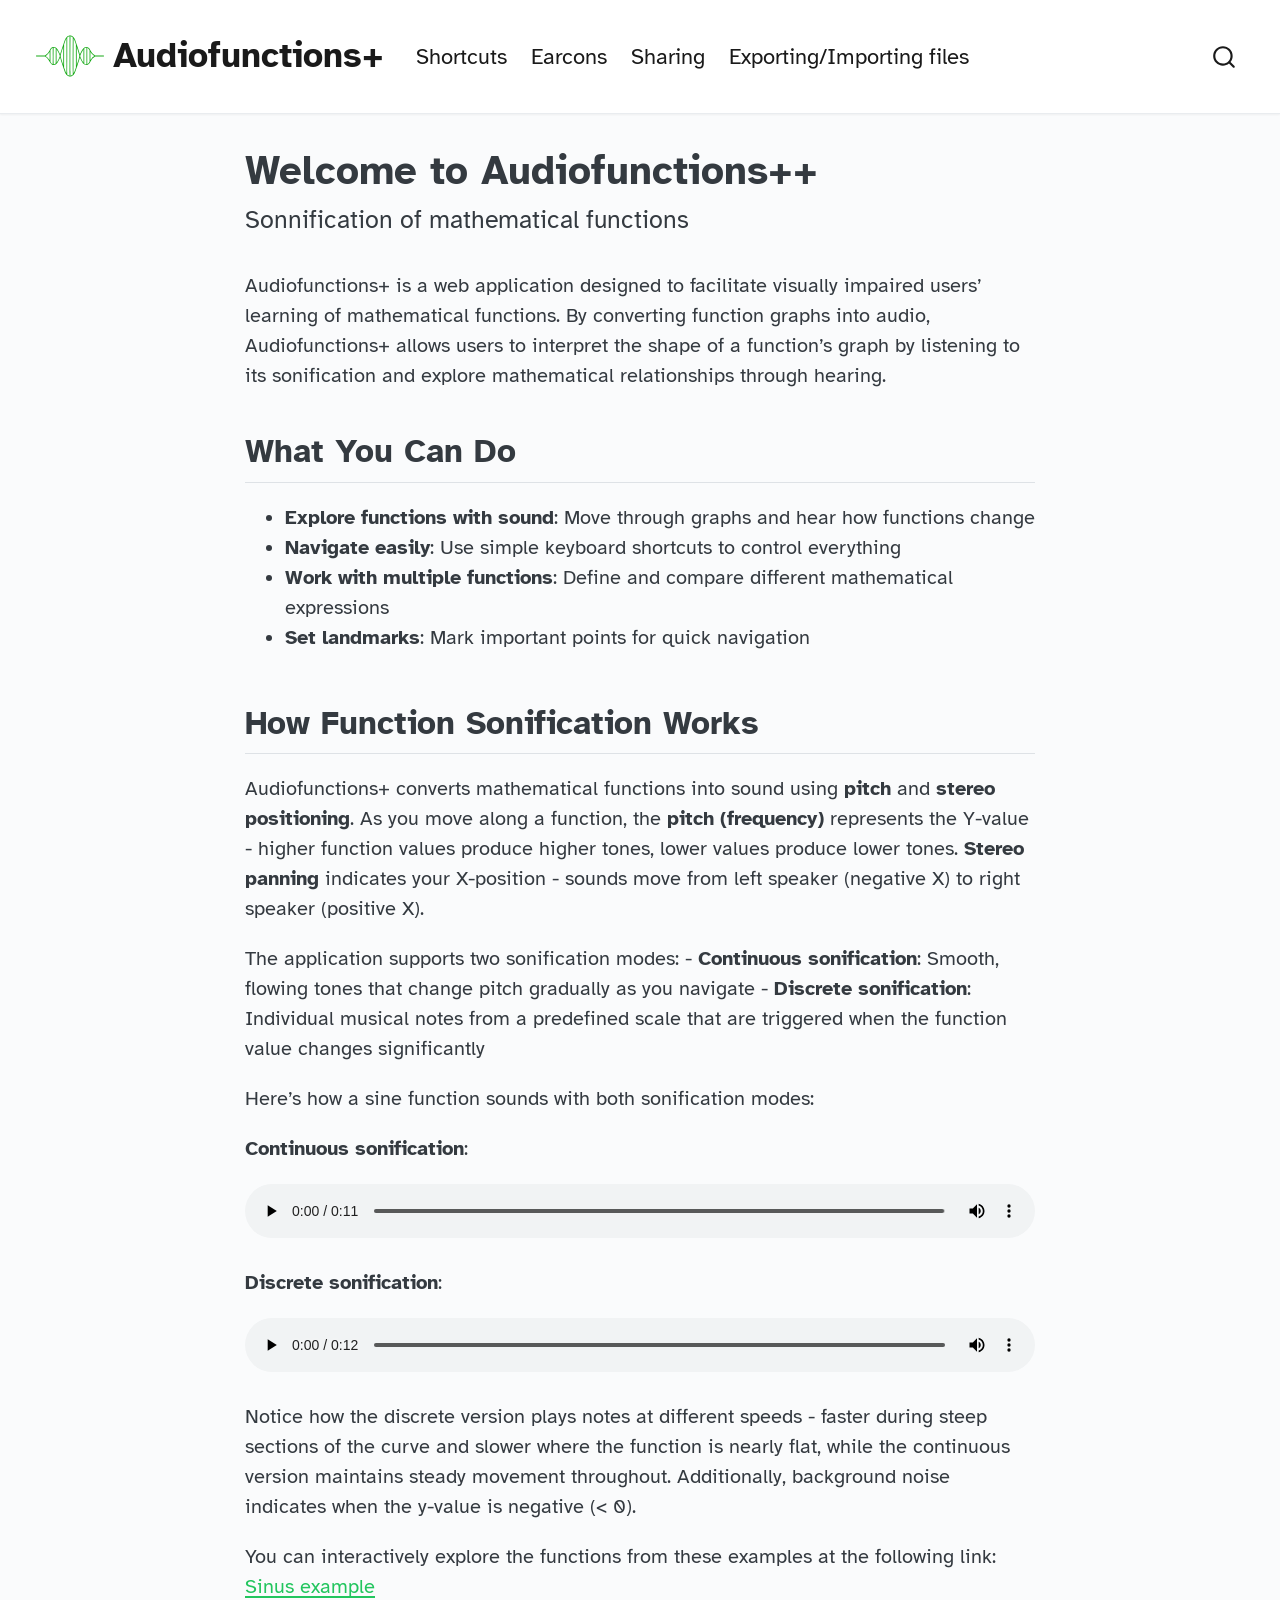
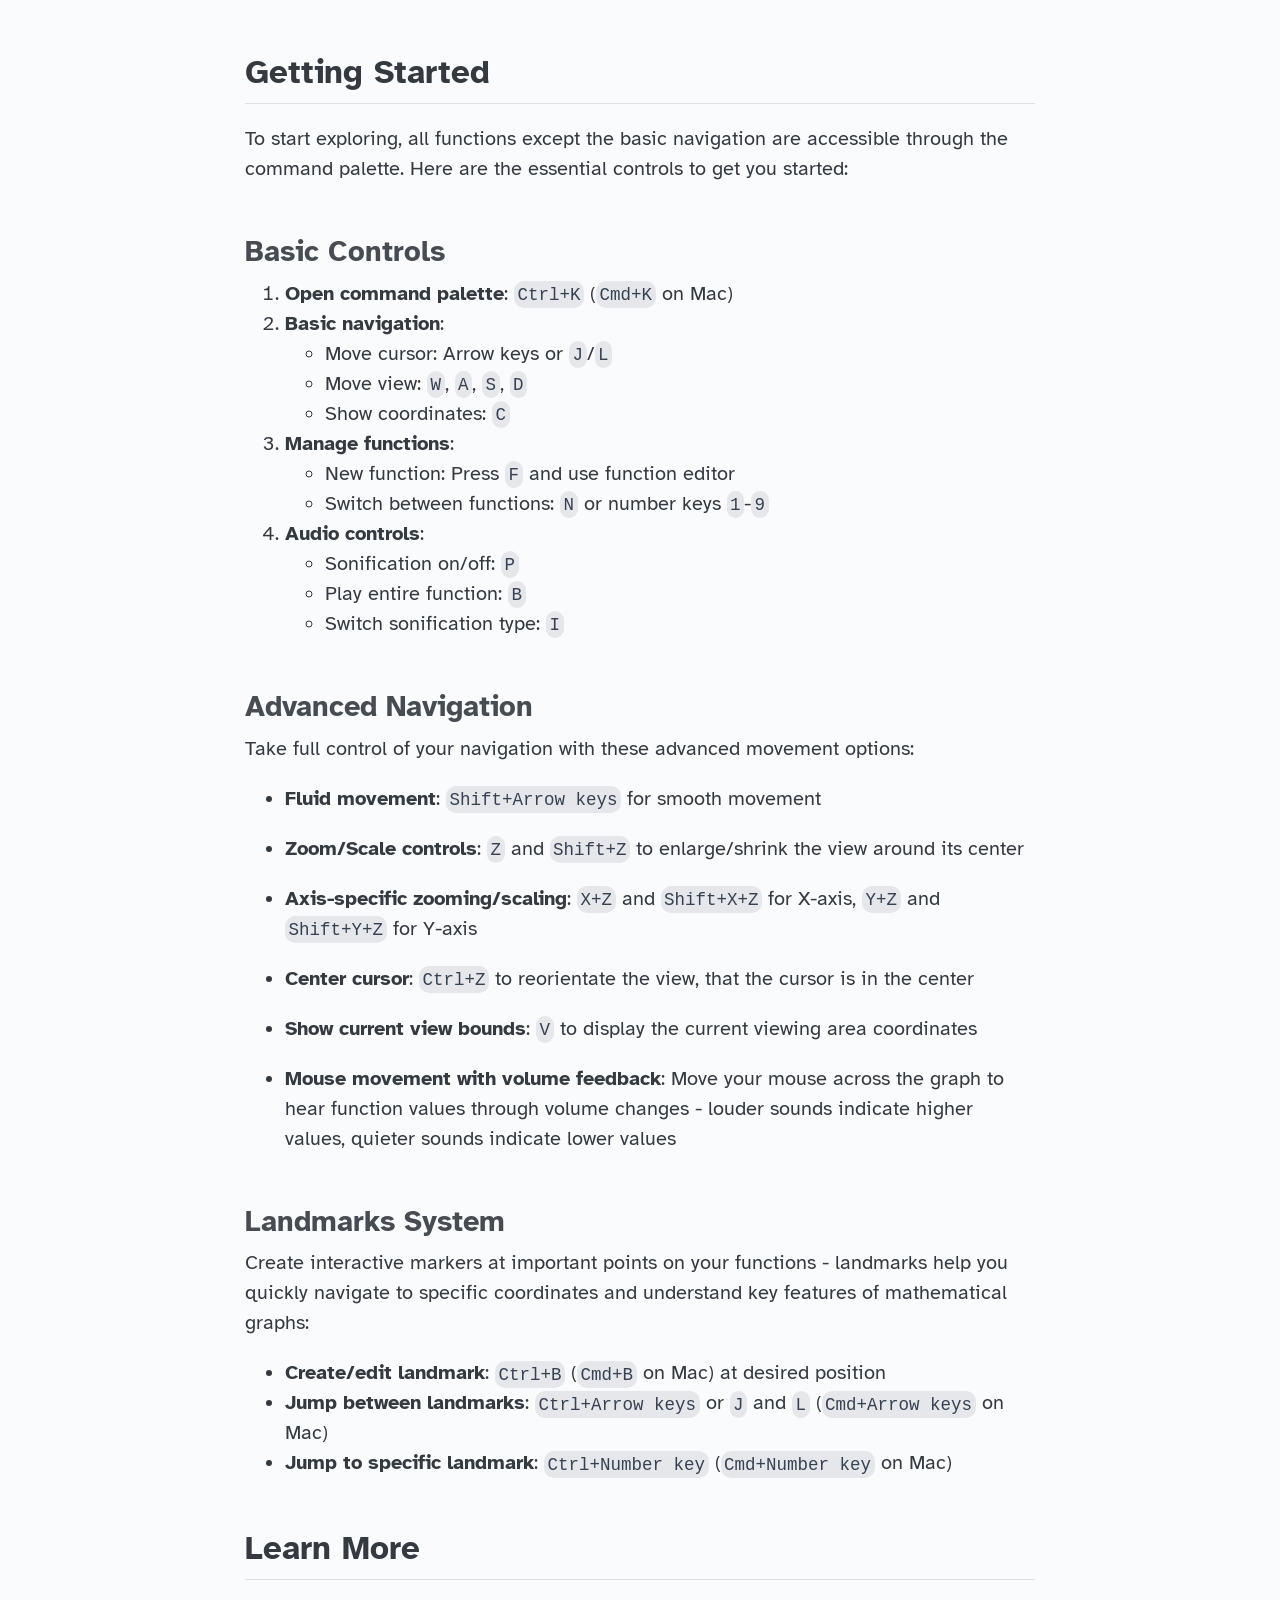
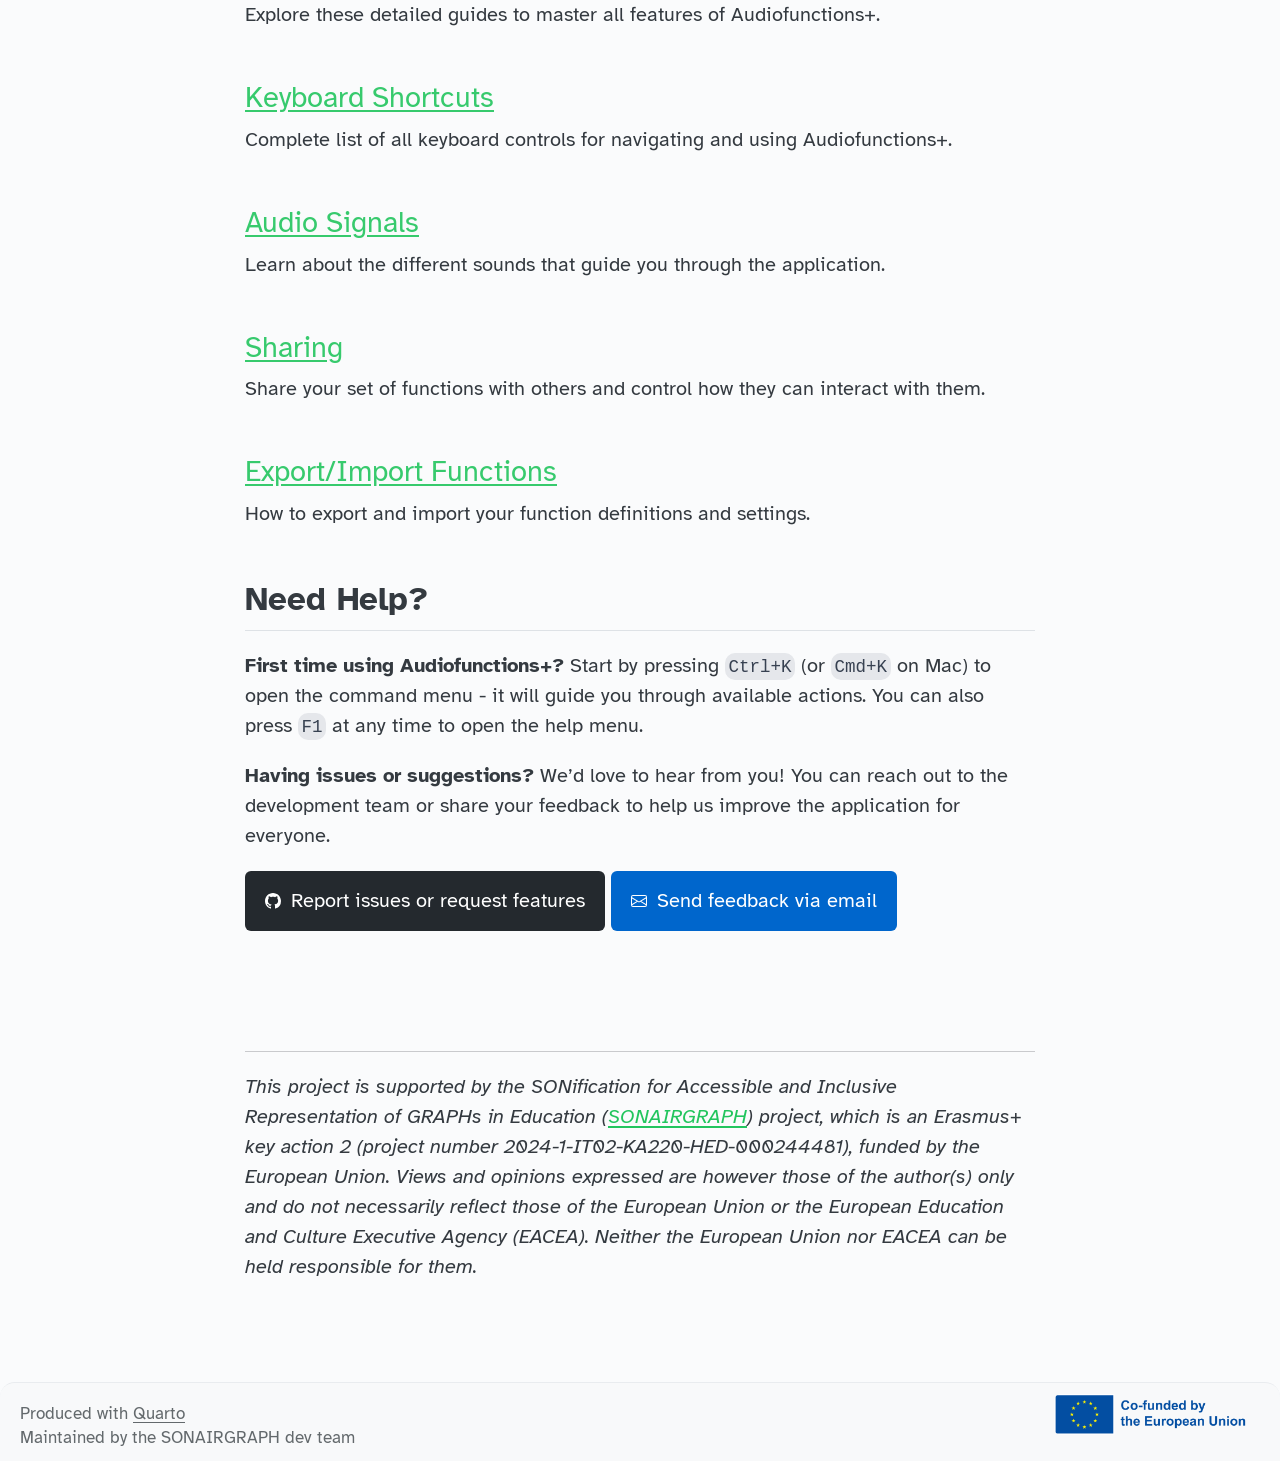
==== commit 3c11a6ad: "Built site for gh-pages" ====
--- a/index.html
+++ b/index.html
@@ -2,7 +2,7 @@
 <html xmlns="http://www.w3.org/1999/xhtml" lang="en" xml:lang="en"><head>
 
 <meta charset="utf-8">
-<meta name="generator" content="quarto-1.9.37">
+<meta name="generator" content="quarto-1.10.18">
 
 <meta name="viewport" content="width=device-width, initial-scale=1.0, user-scalable=yes">
 
@@ -12,10 +12,13 @@
 /* Default styles provided by pandoc.
 ** See https://pandoc.org/MANUAL.html#variables-for-html for config info.
 */
-code{white-space: pre-wrap;}
 span.smallcaps{font-variant: small-caps;}
-div.columns{display: flex; gap: min(4vw, 1.5em);}
-div.column{flex: auto; overflow-x: auto;}
+div.columns{display: flex; gap: 1.5em;}
+div.column{flex: auto;}
+@media screen {
+div.columns{gap: min(4vw, 1.5em);}
+div.column{overflow-x: auto;}
+}
 div.hanging-indent{margin-left: 1.5em; text-indent: -1.5em;}
 ul.task-list{list-style: none;}
 ul.task-list li input[type="checkbox"] {
@@ -40,14 +43,14 @@
 <script src="site_libs/quarto-html/tippy.umd.min.js"></script>
 <script src="site_libs/quarto-html/anchor.min.js"></script>
 <link href="site_libs/quarto-html/tippy.css" rel="stylesheet">
-<link href="site_libs/quarto-html/quarto-syntax-highlighting-7f8f88aac4f3542376d5c11b86a4c14d.css" rel="stylesheet" class="quarto-color-scheme" id="quarto-text-highlighting-styles">
-<link href="site_libs/quarto-html/quarto-syntax-highlighting-dark-d0ae9245876894da5ac7e18953ecc5cc.css" rel="stylesheet" class="quarto-color-scheme quarto-color-alternate" id="quarto-text-highlighting-styles">
-<link href="site_libs/quarto-html/quarto-syntax-highlighting-7f8f88aac4f3542376d5c11b86a4c14d.css" rel="stylesheet" class="quarto-color-scheme-extra" id="quarto-text-highlighting-styles">
+<link href="site_libs/quarto-html/quarto-syntax-highlighting-64a204ab8560d761af7679ceaba22944.css" rel="stylesheet" class="quarto-color-scheme" id="quarto-text-highlighting-styles">
+<link href="site_libs/quarto-html/quarto-syntax-highlighting-dark-b85bc7c33db8c58e0ec93c3465666fed.css" rel="stylesheet" class="quarto-color-scheme quarto-color-alternate" id="quarto-text-highlighting-styles">
+<link href="site_libs/quarto-html/quarto-syntax-highlighting-64a204ab8560d761af7679ceaba22944.css" rel="stylesheet" class="quarto-color-scheme-extra" id="quarto-text-highlighting-styles">
 <script src="site_libs/bootstrap/bootstrap.min.js"></script>
 <link href="site_libs/bootstrap/bootstrap-icons.css" rel="stylesheet">
-<link href="site_libs/bootstrap/bootstrap-5dca4e5709fb239c7e1ab8f7c5940dc8.min.css" rel="stylesheet" append-hash="true" class="quarto-color-scheme" id="quarto-bootstrap" data-mode="light">
-<link href="site_libs/bootstrap/bootstrap-dark-5dca4e5709fb239c7e1ab8f7c5940dc8.min.css" rel="stylesheet" append-hash="true" class="quarto-color-scheme quarto-color-alternate" id="quarto-bootstrap" data-mode="light">
-<link href="site_libs/bootstrap/bootstrap-5dca4e5709fb239c7e1ab8f7c5940dc8.min.css" rel="stylesheet" append-hash="true" class="quarto-color-scheme-extra" id="quarto-bootstrap" data-mode="light">
+<link href="site_libs/bootstrap/bootstrap-87db983a5d950c51a28021dba2e32038.min.css" rel="stylesheet" append-hash="true" class="quarto-color-scheme" id="quarto-bootstrap" data-mode="light">
+<link href="site_libs/bootstrap/bootstrap-dark-87db983a5d950c51a28021dba2e32038.min.css" rel="stylesheet" append-hash="true" class="quarto-color-scheme quarto-color-alternate" id="quarto-bootstrap" data-mode="light">
+<link href="site_libs/bootstrap/bootstrap-87db983a5d950c51a28021dba2e32038.min.css" rel="stylesheet" append-hash="true" class="quarto-color-scheme-extra" id="quarto-bootstrap" data-mode="light">
 <script id="quarto-search-options" type="application/json">{
   "location": "navbar",
   "copy-button": false,
@@ -340,7 +343,7 @@
     }
       var localhostRegex = new RegExp(/^(?:http|https):\/\/localhost\:?[0-9]*\//);
       var mailtoRegex = new RegExp(/^mailto:/);
-        var filterRegex = new RegExp('/' + window.location.host + '/');
+        var filterRegex = new RegExp("https:\/\/SONAIRGRAPH\.github\.io\/audiofunctions-plus-doc\/");
       var isInternal = (href) => {
           return filterRegex.test(href) || localhostRegex.test(href) || mailtoRegex.test(href);
       }
--- a/site_libs/quarto-html/quarto-syntax-highlighting-64a204ab8560d761af7679ceaba22944.css
+++ b/site_libs/quarto-html/quarto-syntax-highlighting-64a204ab8560d761af7679ceaba22944.css
@@ -0,0 +1,236 @@
+/* quarto syntax highlight colors */
+:root {
+  --quarto-hl-ot-color: #003B4F;
+  --quarto-hl-at-color: #657422;
+  --quarto-hl-ss-color: #20794D;
+  --quarto-hl-an-color: #5E5E5E;
+  --quarto-hl-fu-color: #4758AB;
+  --quarto-hl-st-color: #20794D;
+  --quarto-hl-cf-color: #003B4F;
+  --quarto-hl-op-color: #5E5E5E;
+  --quarto-hl-er-color: #AD0000;
+  --quarto-hl-bn-color: #AD0000;
+  --quarto-hl-al-color: #AD0000;
+  --quarto-hl-va-color: #111111;
+  --quarto-hl-bu-color: inherit;
+  --quarto-hl-ex-color: inherit;
+  --quarto-hl-pp-color: #AD0000;
+  --quarto-hl-in-color: #5E5E5E;
+  --quarto-hl-vs-color: #20794D;
+  --quarto-hl-wa-color: #5E5E5E;
+  --quarto-hl-do-color: #5E5E5E;
+  --quarto-hl-im-color: #00769E;
+  --quarto-hl-ch-color: #20794D;
+  --quarto-hl-dt-color: #AD0000;
+  --quarto-hl-fl-color: #AD0000;
+  --quarto-hl-co-color: #5E5E5E;
+  --quarto-hl-cv-color: #5E5E5E;
+  --quarto-hl-cn-color: #8f5902;
+  --quarto-hl-sc-color: #5E5E5E;
+  --quarto-hl-dv-color: #AD0000;
+  --quarto-hl-kw-color: #003B4F;
+}
+
+/* other quarto variables */
+:root {
+  --quarto-font-monospace: SFMono-Regular, Menlo, Monaco, Consolas, "Liberation Mono", "Courier New", monospace;
+}
+
+/* syntax highlight based on Pandoc's rules */
+pre > code.sourceCode > span {
+  color: #003B4F;
+}
+
+code.sourceCode > span {
+  color: #003B4F;
+}
+
+div.sourceCode,
+div.sourceCode pre.sourceCode {
+  color: #003B4F;
+}
+
+/* Normal */
+code span {
+  color: #003B4F;
+}
+
+/* Alert */
+code span.al {
+  color: #AD0000;
+  font-style: inherit;
+}
+
+/* Annotation */
+code span.an {
+  color: #5E5E5E;
+  font-style: inherit;
+}
+
+/* Attribute */
+code span.at {
+  color: #657422;
+  font-style: inherit;
+}
+
+/* BaseN */
+code span.bn {
+  color: #AD0000;
+  font-style: inherit;
+}
+
+/* BuiltIn */
+code span.bu {
+  font-style: inherit;
+}
+
+/* ControlFlow */
+code span.cf {
+  color: #003B4F;
+  font-weight: bold;
+  font-style: inherit;
+}
+
+/* Char */
+code span.ch {
+  color: #20794D;
+  font-style: inherit;
+}
+
+/* Constant */
+code span.cn {
+  color: #8f5902;
+  font-style: inherit;
+}
+
+/* Comment */
+code span.co {
+  color: #5E5E5E;
+  font-style: inherit;
+}
+
+/* CommentVar */
+code span.cv {
+  color: #5E5E5E;
+  font-style: italic;
+}
+
+/* Documentation */
+code span.do {
+  color: #5E5E5E;
+  font-style: italic;
+}
+
+/* DataType */
+code span.dt {
+  color: #AD0000;
+  font-style: inherit;
+}
+
+/* DecVal */
+code span.dv {
+  color: #AD0000;
+  font-style: inherit;
+}
+
+/* Error */
+code span.er {
+  color: #AD0000;
+  font-style: inherit;
+}
+
+/* Extension */
+code span.ex {
+  font-style: inherit;
+}
+
+/* Float */
+code span.fl {
+  color: #AD0000;
+  font-style: inherit;
+}
+
+/* Function */
+code span.fu {
+  color: #4758AB;
+  font-style: inherit;
+}
+
+/* Import */
+code span.im {
+  color: #00769E;
+  font-style: inherit;
+}
+
+/* Information */
+code span.in {
+  color: #5E5E5E;
+  font-style: inherit;
+}
+
+/* Keyword */
+code span.kw {
+  color: #003B4F;
+  font-weight: bold;
+  font-style: inherit;
+}
+
+/* Operator */
+code span.op {
+  color: #5E5E5E;
+  font-style: inherit;
+}
+
+/* Other */
+code span.ot {
+  color: #003B4F;
+  font-style: inherit;
+}
+
+/* Preprocessor */
+code span.pp {
+  color: #AD0000;
+  font-style: inherit;
+}
+
+/* SpecialChar */
+code span.sc {
+  color: #5E5E5E;
+  font-style: inherit;
+}
+
+/* SpecialString */
+code span.ss {
+  color: #20794D;
+  font-style: inherit;
+}
+
+/* String */
+code span.st {
+  color: #20794D;
+  font-style: inherit;
+}
+
+/* Variable */
+code span.va {
+  color: #111111;
+  font-style: inherit;
+}
+
+/* VerbatimString */
+code span.vs {
+  color: #20794D;
+  font-style: inherit;
+}
+
+/* Warning */
+code span.wa {
+  color: #5E5E5E;
+  font-style: italic;
+}
+
+.prevent-inlining {
+  content: "</";
+}
+
+/*# sourceMappingURL=9d8d5bb603a83b8298b89080a598c93b.css.map */
--- a/site_libs/quarto-html/quarto-syntax-highlighting-dark-b85bc7c33db8c58e0ec93c3465666fed.css
+++ b/site_libs/quarto-html/quarto-syntax-highlighting-dark-b85bc7c33db8c58e0ec93c3465666fed.css
@@ -0,0 +1,219 @@
+/* quarto syntax highlight colors */
+:root {
+  --quarto-hl-al-color: #f07178;
+  --quarto-hl-an-color: #d4d0ab;
+  --quarto-hl-at-color: #00e0e0;
+  --quarto-hl-bn-color: #d4d0ab;
+  --quarto-hl-bu-color: #abe338;
+  --quarto-hl-ch-color: #abe338;
+  --quarto-hl-co-color: #f8f8f2;
+  --quarto-hl-cv-color: #ffd700;
+  --quarto-hl-cn-color: #ffd700;
+  --quarto-hl-cf-color: #ffa07a;
+  --quarto-hl-dt-color: #ffa07a;
+  --quarto-hl-dv-color: #d4d0ab;
+  --quarto-hl-do-color: #f8f8f2;
+  --quarto-hl-er-color: #f07178;
+  --quarto-hl-ex-color: #00e0e0;
+  --quarto-hl-fl-color: #d4d0ab;
+  --quarto-hl-fu-color: #ffa07a;
+  --quarto-hl-im-color: #abe338;
+  --quarto-hl-in-color: #d4d0ab;
+  --quarto-hl-kw-color: #ffa07a;
+  --quarto-hl-op-color: #ffa07a;
+  --quarto-hl-ot-color: #00e0e0;
+  --quarto-hl-pp-color: #dcc6e0;
+  --quarto-hl-re-color: #00e0e0;
+  --quarto-hl-sc-color: #abe338;
+  --quarto-hl-ss-color: #abe338;
+  --quarto-hl-st-color: #abe338;
+  --quarto-hl-va-color: #00e0e0;
+  --quarto-hl-vs-color: #abe338;
+  --quarto-hl-wa-color: #dcc6e0;
+}
+
+/* other quarto variables */
+:root {
+  --quarto-font-monospace: SFMono-Regular, Menlo, Monaco, Consolas, "Liberation Mono", "Courier New", monospace;
+}
+
+/* syntax highlight based on Pandoc's rules */
+pre > code.sourceCode > span {
+  color: #f8f8f2;
+}
+
+code.sourceCode > span {
+  color: #f8f8f2;
+}
+
+div.sourceCode,
+div.sourceCode pre.sourceCode {
+  color: #f8f8f2;
+}
+
+/* Normal */
+code span {
+  color: #f8f8f2;
+}
+
+/* Alert */
+code span.al {
+  color: #f07178;
+}
+
+/* Annotation */
+code span.an {
+  color: #d4d0ab;
+}
+
+/* Attribute */
+code span.at {
+  color: #00e0e0;
+}
+
+/* BaseN */
+code span.bn {
+  color: #d4d0ab;
+}
+
+/* BuiltIn */
+code span.bu {
+  color: #abe338;
+}
+
+/* ControlFlow */
+code span.cf {
+  font-weight: bold;
+  color: #ffa07a;
+}
+
+/* Char */
+code span.ch {
+  color: #abe338;
+}
+
+/* Constant */
+code span.cn {
+  color: #ffd700;
+}
+
+/* Comment */
+code span.co {
+  font-style: italic;
+  color: #f8f8f2;
+}
+
+/* CommentVar */
+code span.cv {
+  color: #ffd700;
+}
+
+/* Documentation */
+code span.do {
+  color: #f8f8f2;
+}
+
+/* DataType */
+code span.dt {
+  color: #ffa07a;
+}
+
+/* DecVal */
+code span.dv {
+  color: #d4d0ab;
+}
+
+/* Error */
+code span.er {
+  color: #f07178;
+  text-decoration: underline;
+}
+
+/* Extension */
+code span.ex {
+  font-weight: bold;
+  color: #00e0e0;
+}
+
+/* Float */
+code span.fl {
+  color: #d4d0ab;
+}
+
+/* Function */
+code span.fu {
+  color: #ffa07a;
+}
+
+/* Import */
+code span.im {
+  color: #abe338;
+}
+
+/* Information */
+code span.in {
+  color: #d4d0ab;
+}
+
+/* Keyword */
+code span.kw {
+  font-weight: bold;
+  color: #ffa07a;
+}
+
+/* Operator */
+code span.op {
+  color: #ffa07a;
+}
+
+/* Other */
+code span.ot {
+  color: #00e0e0;
+}
+
+/* Preprocessor */
+code span.pp {
+  color: #dcc6e0;
+}
+
+/* RegionMarker */
+code span.re {
+  background-color: #f8f8f2;
+  color: #00e0e0;
+}
+
+/* SpecialChar */
+code span.sc {
+  color: #abe338;
+}
+
+/* SpecialString */
+code span.ss {
+  color: #abe338;
+}
+
+/* String */
+code span.st {
+  color: #abe338;
+}
+
+/* Variable */
+code span.va {
+  color: #00e0e0;
+}
+
+/* VerbatimString */
+code span.vs {
+  color: #abe338;
+}
+
+/* Warning */
+code span.wa {
+  color: #dcc6e0;
+}
+
+.prevent-inlining {
+  content: "</";
+}
+
+/*# sourceMappingURL=4ed8f1090dec6531da29ab00902aa718.css.map */
--- a/site_libs/quarto-html/quarto-syntax-highlighting-64a204ab8560d761af7679ceaba22944.css
+++ b/site_libs/quarto-html/quarto-syntax-highlighting-64a204ab8560d761af7679ceaba22944.css
@@ -0,0 +1,236 @@
+/* quarto syntax highlight colors */
+:root {
+  --quarto-hl-ot-color: #003B4F;
+  --quarto-hl-at-color: #657422;
+  --quarto-hl-ss-color: #20794D;
+  --quarto-hl-an-color: #5E5E5E;
+  --quarto-hl-fu-color: #4758AB;
+  --quarto-hl-st-color: #20794D;
+  --quarto-hl-cf-color: #003B4F;
+  --quarto-hl-op-color: #5E5E5E;
+  --quarto-hl-er-color: #AD0000;
+  --quarto-hl-bn-color: #AD0000;
+  --quarto-hl-al-color: #AD0000;
+  --quarto-hl-va-color: #111111;
+  --quarto-hl-bu-color: inherit;
+  --quarto-hl-ex-color: inherit;
+  --quarto-hl-pp-color: #AD0000;
+  --quarto-hl-in-color: #5E5E5E;
+  --quarto-hl-vs-color: #20794D;
+  --quarto-hl-wa-color: #5E5E5E;
+  --quarto-hl-do-color: #5E5E5E;
+  --quarto-hl-im-color: #00769E;
+  --quarto-hl-ch-color: #20794D;
+  --quarto-hl-dt-color: #AD0000;
+  --quarto-hl-fl-color: #AD0000;
+  --quarto-hl-co-color: #5E5E5E;
+  --quarto-hl-cv-color: #5E5E5E;
+  --quarto-hl-cn-color: #8f5902;
+  --quarto-hl-sc-color: #5E5E5E;
+  --quarto-hl-dv-color: #AD0000;
+  --quarto-hl-kw-color: #003B4F;
+}
+
+/* other quarto variables */
+:root {
+  --quarto-font-monospace: SFMono-Regular, Menlo, Monaco, Consolas, "Liberation Mono", "Courier New", monospace;
+}
+
+/* syntax highlight based on Pandoc's rules */
+pre > code.sourceCode > span {
+  color: #003B4F;
+}
+
+code.sourceCode > span {
+  color: #003B4F;
+}
+
+div.sourceCode,
+div.sourceCode pre.sourceCode {
+  color: #003B4F;
+}
+
+/* Normal */
+code span {
+  color: #003B4F;
+}
+
+/* Alert */
+code span.al {
+  color: #AD0000;
+  font-style: inherit;
+}
+
+/* Annotation */
+code span.an {
+  color: #5E5E5E;
+  font-style: inherit;
+}
+
+/* Attribute */
+code span.at {
+  color: #657422;
+  font-style: inherit;
+}
+
+/* BaseN */
+code span.bn {
+  color: #AD0000;
+  font-style: inherit;
+}
+
+/* BuiltIn */
+code span.bu {
+  font-style: inherit;
+}
+
+/* ControlFlow */
+code span.cf {
+  color: #003B4F;
+  font-weight: bold;
+  font-style: inherit;
+}
+
+/* Char */
+code span.ch {
+  color: #20794D;
+  font-style: inherit;
+}
+
+/* Constant */
+code span.cn {
+  color: #8f5902;
+  font-style: inherit;
+}
+
+/* Comment */
+code span.co {
+  color: #5E5E5E;
+  font-style: inherit;
+}
+
+/* CommentVar */
+code span.cv {
+  color: #5E5E5E;
+  font-style: italic;
+}
+
+/* Documentation */
+code span.do {
+  color: #5E5E5E;
+  font-style: italic;
+}
+
+/* DataType */
+code span.dt {
+  color: #AD0000;
+  font-style: inherit;
+}
+
+/* DecVal */
+code span.dv {
+  color: #AD0000;
+  font-style: inherit;
+}
+
+/* Error */
+code span.er {
+  color: #AD0000;
+  font-style: inherit;
+}
+
+/* Extension */
+code span.ex {
+  font-style: inherit;
+}
+
+/* Float */
+code span.fl {
+  color: #AD0000;
+  font-style: inherit;
+}
+
+/* Function */
+code span.fu {
+  color: #4758AB;
+  font-style: inherit;
+}
+
+/* Import */
+code span.im {
+  color: #00769E;
+  font-style: inherit;
+}
+
+/* Information */
+code span.in {
+  color: #5E5E5E;
+  font-style: inherit;
+}
+
+/* Keyword */
+code span.kw {
+  color: #003B4F;
+  font-weight: bold;
+  font-style: inherit;
+}
+
+/* Operator */
+code span.op {
+  color: #5E5E5E;
+  font-style: inherit;
+}
+
+/* Other */
+code span.ot {
+  color: #003B4F;
+  font-style: inherit;
+}
+
+/* Preprocessor */
+code span.pp {
+  color: #AD0000;
+  font-style: inherit;
+}
+
+/* SpecialChar */
+code span.sc {
+  color: #5E5E5E;
+  font-style: inherit;
+}
+
+/* SpecialString */
+code span.ss {
+  color: #20794D;
+  font-style: inherit;
+}
+
+/* String */
+code span.st {
+  color: #20794D;
+  font-style: inherit;
+}
+
+/* Variable */
+code span.va {
+  color: #111111;
+  font-style: inherit;
+}
+
+/* VerbatimString */
+code span.vs {
+  color: #20794D;
+  font-style: inherit;
+}
+
+/* Warning */
+code span.wa {
+  color: #5E5E5E;
+  font-style: italic;
+}
+
+.prevent-inlining {
+  content: "</";
+}
+
+/*# sourceMappingURL=9d8d5bb603a83b8298b89080a598c93b.css.map */
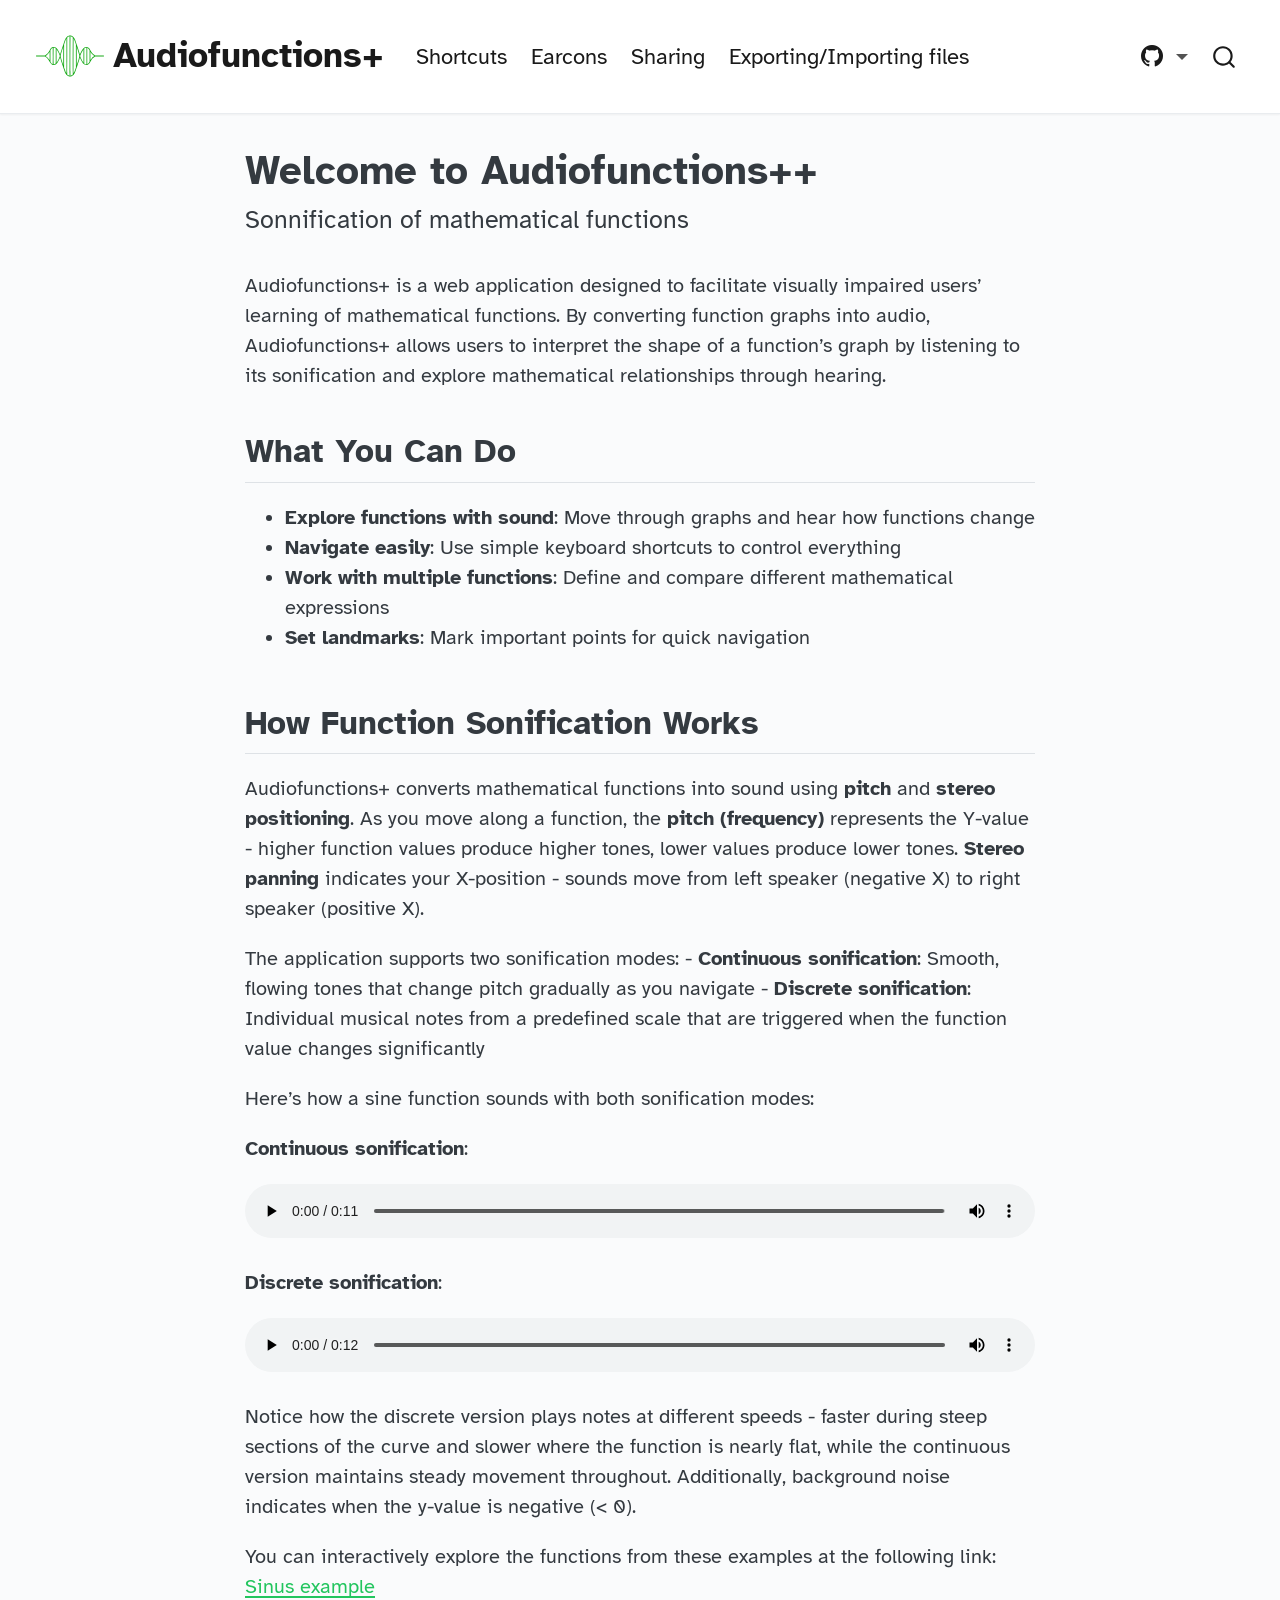
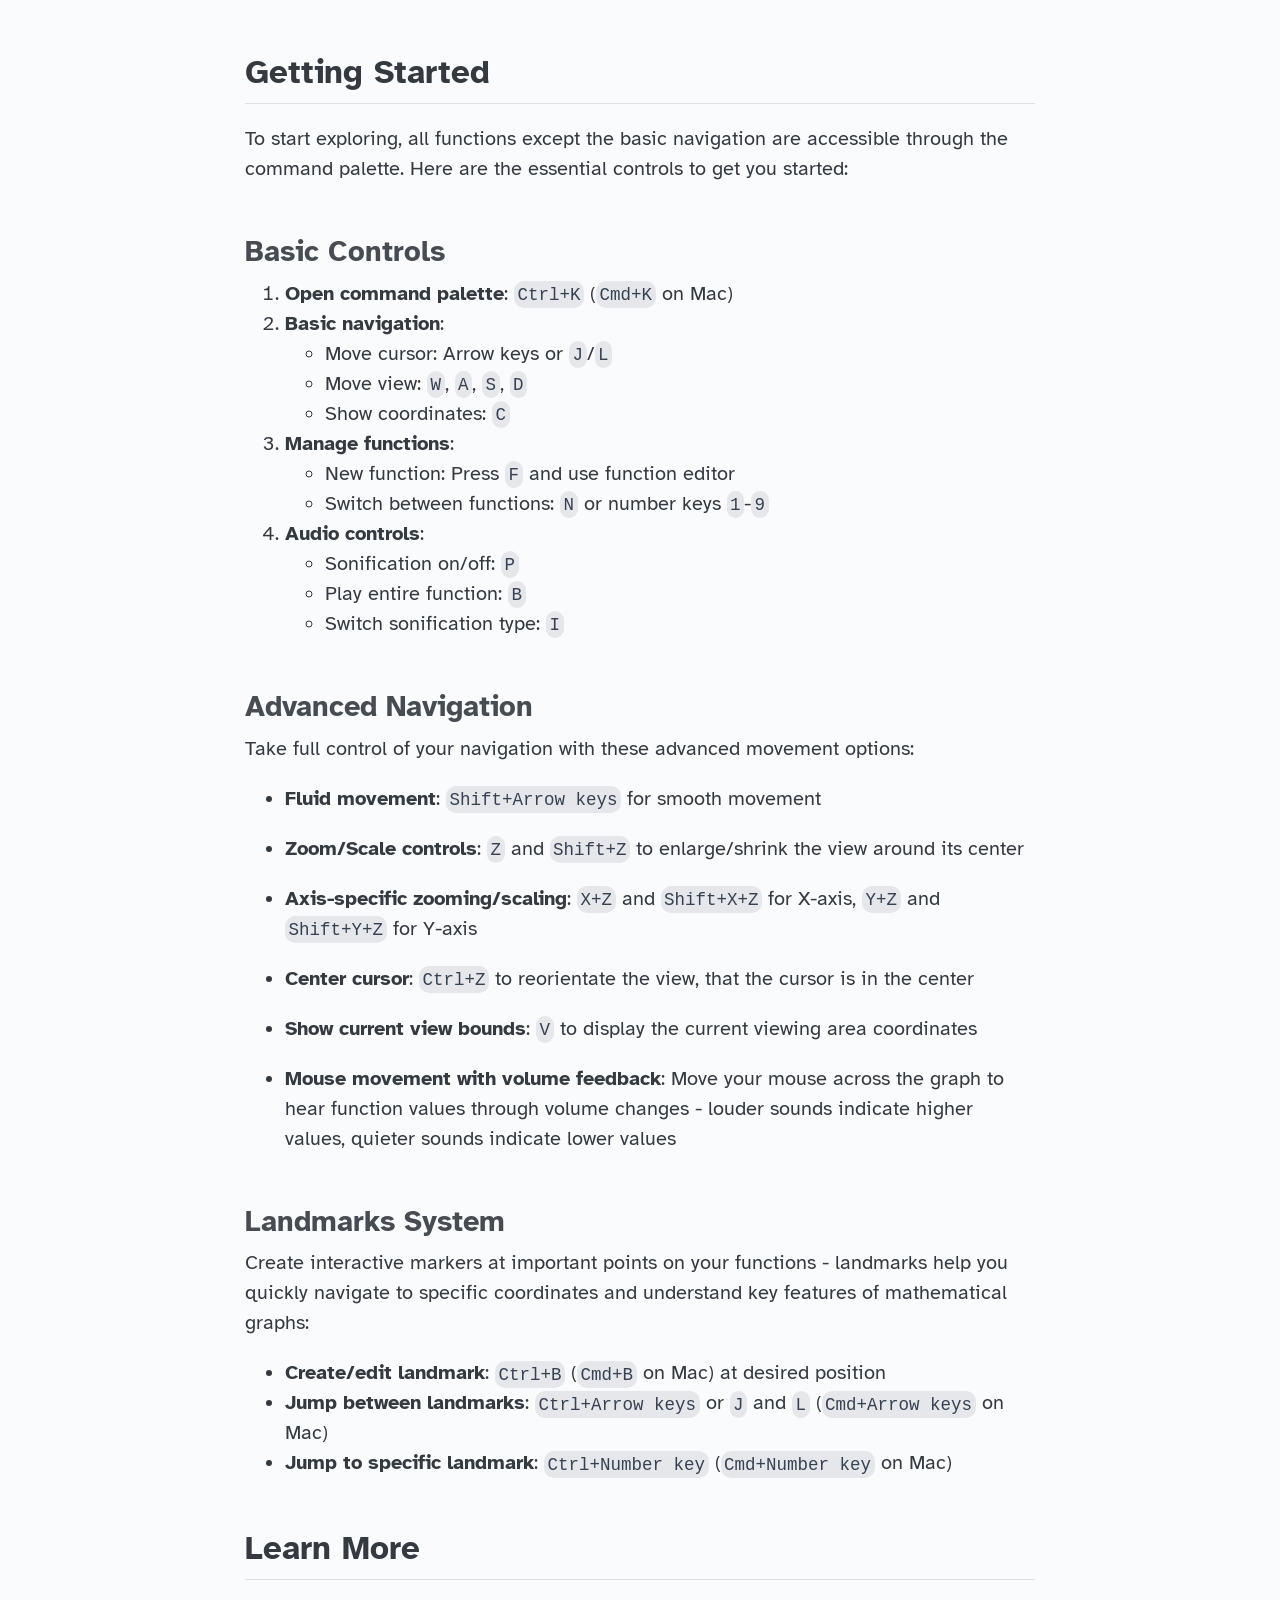
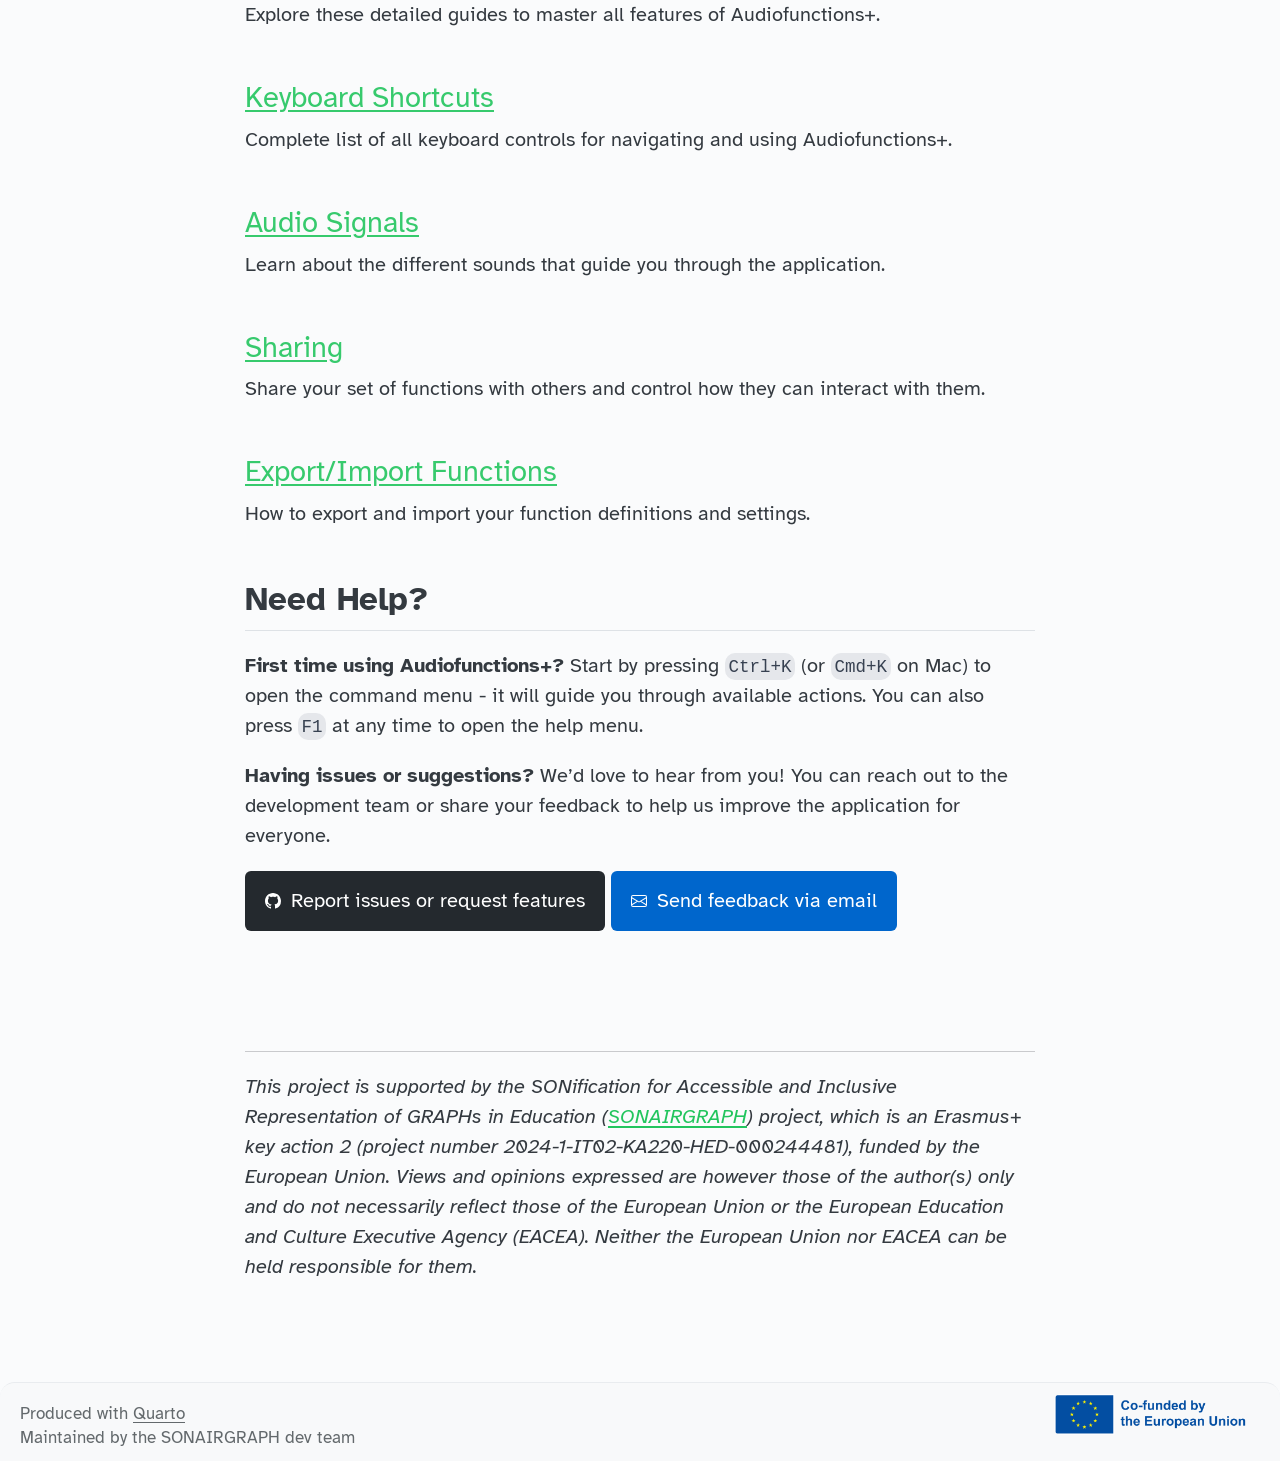
==== commit b496080e: "Built site for gh-pages" ====
--- a/index.html
+++ b/index.html
@@ -120,6 +120,25 @@
 <span class="menu-text">Exporting/Importing files</span></a>
   </li>  
 </ul>
+            <ul class="navbar-nav navbar-nav-scroll ms-auto">
+  <li class="nav-item dropdown ">
+    <a class="nav-link dropdown-toggle" href="#" id="nav-menu-bi-github" role="link" data-bs-toggle="dropdown" aria-expanded="false">
+      <i class="bi bi-github" role="img">
+</i> 
+ <span class="menu-text"></span>
+    </a>
+    <ul class="dropdown-menu dropdown-menu-end" aria-labelledby="nav-menu-bi-github">    
+        <li>
+    <a class="dropdown-item" href="https://github.com/SONAIRGRAPH/audiofunctions-plus" target="_blank">
+ <span class="dropdown-text">Source code</span></a>
+  </li>  
+        <li>
+    <a class="dropdown-item" href="https://github.com/SONAIRGRAPH/audiofunctions-plus/issues" target="_blank">
+ <span class="dropdown-text">Report an issue</span></a>
+  </li>  
+    </ul>
+  </li>
+</ul>
           </div> <!-- /navcollapse -->
             <div class="quarto-navbar-tools">
 </div>
